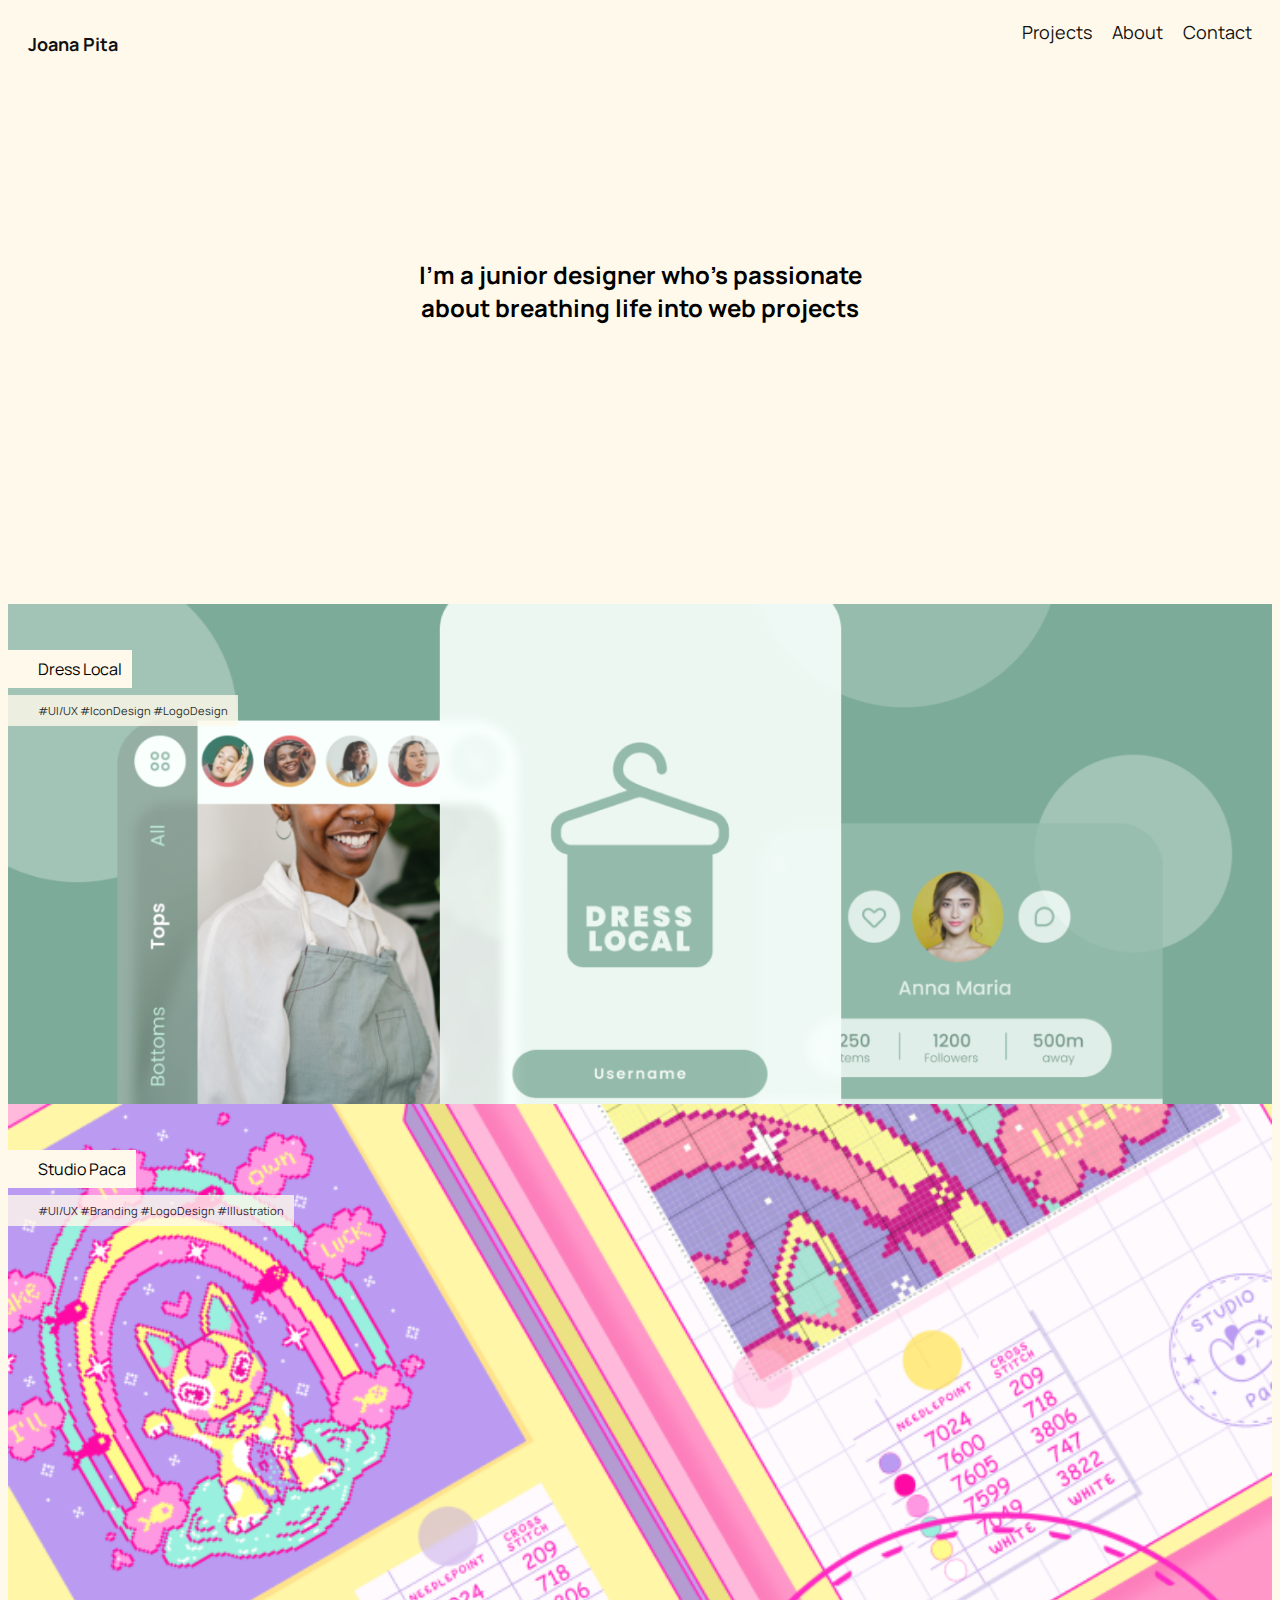
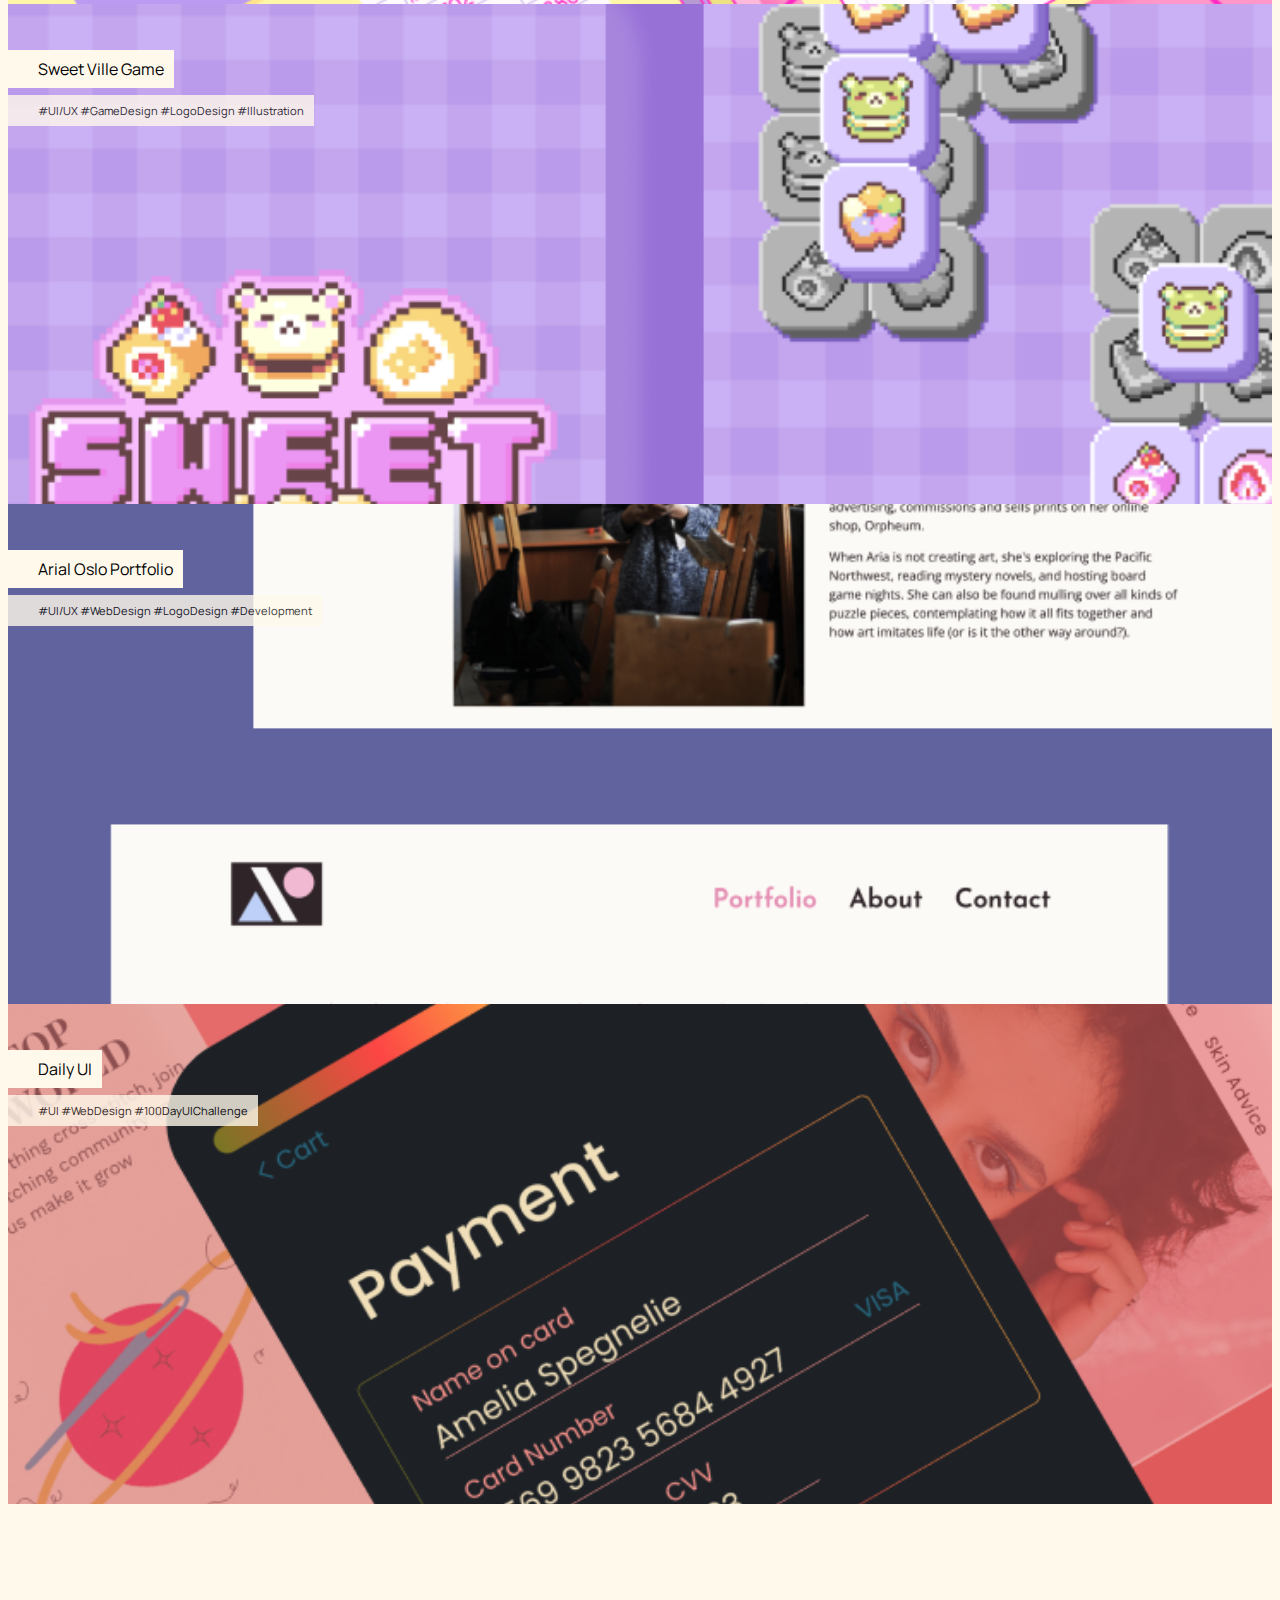
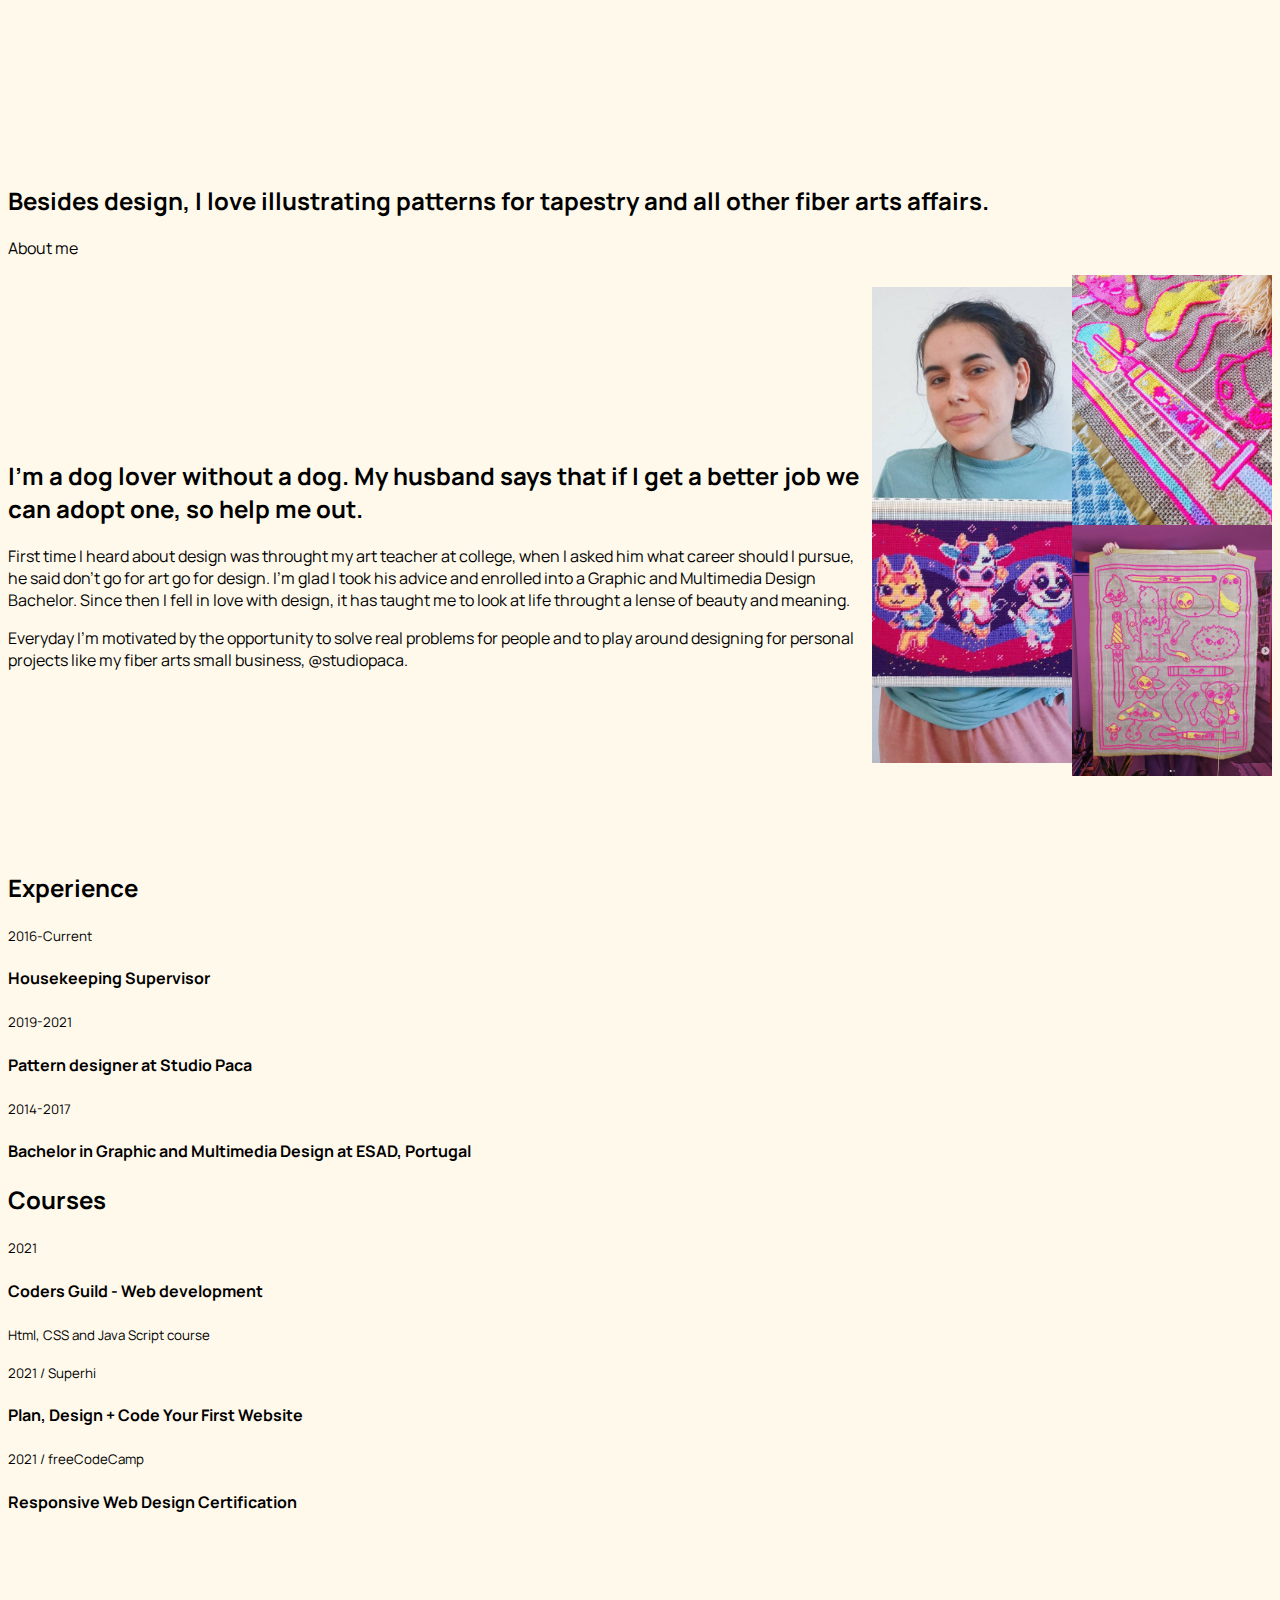
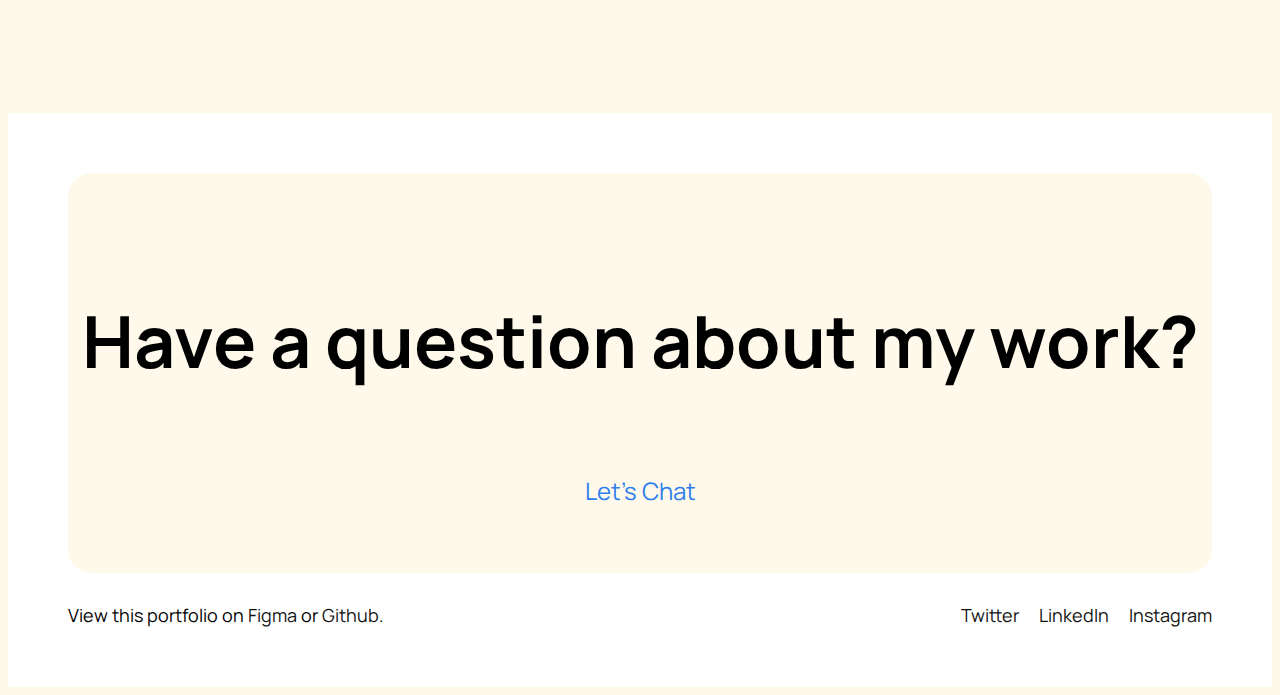
==== index.html @ 3eed15d5 "First pass at the portolio" ====
<!DOCTYPE html>
<html lang="en">
<head>
    <meta charset="UTF-8">
    <meta http-equiv="X-UA-Compatible" content="IE=edge">
    <meta name="viewport" content="width=device-width, initial-scale=1.0">
    <title>Joana Pita Portfolio</title>
    
     
     <link rel="stylesheet" href="css/style.css">

     <link href="https://cdn.jsdelivr.net/npm/bootstrap@5.1.3/dist/css/bootstrap.min.css" rel="stylesheet" integrity="sha384-1BmE4kWBq78iYhFldvKuhfTAU6auU8tT94WrHftjDbrCEXSU1oBoqyl2QvZ6jIW3" crossorigin="anonymous"> 

    <link rel="preconnect" href="https://fonts.googleapis.com">
<link rel="preconnect" href="https://fonts.gstatic.com" crossorigin>
 <link href="https://fonts.googleapis.com/css2?family=Manrope:wght@200;300;400;500;600;700;800&display=swap" rel="stylesheet"> 


</head>
<body >
    <header>
            <nav>
                <a  href="index.html"><h1 class="logo">Joana Pita</h1></a>
                <ul>
                    <li><a href="Projects">Projects</a></li>
                    <li><a href="About">About</a></li>
                    <li><a href="Contact">Contact</a></li>
                    
                </ul>
            </nav>
    </header>
            <main class="px-5">
                <section class="intro">
                    <h2 class="section-title"> I'm a junior designer who's passionate about breathing life into web projects</h2>
                </section>

                
                <section class="projects">
                    <a  href="dresslocal.html"> <div class="project-main">
                        
                        <p class="project-title">Dress Local</p>
                        <p class="hashtags">#UI/UX   #IconDesign   #LogoDesign</p>
                    </div>
                    </a>


                    <div class="project-secondary-row d-md-flex" >
                        <a class="works" href="studiopaca.html"> <div class="project-secondary-left img-project-home">
                            
                            <p class="project-title">Studio Paca</p>
                            <p class="hashtags">#UI/UX   #Branding   #LogoDesign   #Illustration</p>
                        </div></a>

                        <a class="works" href="sweetville.html"> <div class="project-secondary-right img-project-home">
                            <!-- <img src="assets/smaller3.png" alt=""> -->
                            <p class="project-title">Sweet Ville Game</p>
                            <p class="hashtags">#UI/UX   #GameDesign   #LogoDesign   #Illustration</p>
                        </div></a>

                    </div>
                    <div class="project-third-row d-md-flex">
                        <a class="works" href=""> <div  class="project-secondary-left img-project-home">
                            <!-- <img src="assets/smaller4.png" alt=""> -->
                            <p class="project-title">Arial Oslo Portfolio</p>
                            <p class="hashtags">#UI/UX   #WebDesign   #LogoDesign   #Development</p>
                        </div></a>
                
                        <a class="works" href=""> <div  class="project-secondary-right img-project-home">
                            <!-- <img src="assets/smaller5.png" alt=""> -->
                            <p class="project-title">Daily UI</p>
                            <p class="hashtags">#UI   #WebDesign   #100DayUIChallenge</p>
                        </div></a>
                    </div>
                </section>

                <section class="about-me row align-items-start">
                    <div class="container col-lg about-me-text mb-5">
                        <h2 >Besides design, I love illustrating patterns for tapestry and all other fiber arts affairs.</h2>
                        <p >About me</p>
                    </div>
                    
                    <div class="container col-lg"> 
                        <div class="float-right">
                            
                                <img class="about-me-photo" src="assets/about1.png" alt="">
                            
                            <div class=" about-me-grid-img">
                                <img src="assets/about2.png" alt="">
                                <img src="assets/about3.png" alt="">
                            </div>  
                        </div>
                    </div>   
                        
                </section>

                <section class="about-me row align-items-start">
                    <div class="container col-lg mb-5"></div>
                    <div class="container col-lg about-me-text mb-5">
                        <h2 >I’m a dog lover without a dog. My husband says that if I get a better job we can adopt one, so help me out.</h2>
                        <p >First time I heard about design was throught my art teacher at college, when I asked him what career should I pursue, he said don’t go for art go for design. I’m glad I took his advice and enrolled into a Graphic and Multimedia Design Bachelor. Since then I fell in love with design, it has taught me to look at life throught a lense of beauty and meaning.</p>
                        <p>Everyday I’m motivated by the opportunity to solve real problems for people and to play around designing for personal projects like my fiber arts small business, @studiopaca. </p>
                    </div>
                    
                </section>
                <section class="about-me row align-items-start">
                    <div class="container col-lg mb-5">
                        <h2 >Experience</h2>
                        <p><small>2016-Current</small></p>
                        <h4 class="" >Housekeeping Supervisor</h4>
                        <p><small>2019-2021</small></p>
                        <h4>Pattern designer at Studio Paca</h4>
                        <p><small>2014-2017</small></p>
                        <h4>Bachelor in Graphic and Multimedia Design at ESAD, Portugal</h4>
                    </div>
                    <div class="container col-lg mb-5">
                        <h2 >Courses</h2>

                        <p><small>2021</small></p>
                        <h4>Coders Guild - Web development</h4>
                        <p><small>Html, CSS and Java Script course</small></
                        
                        p><p><small>2021 / Superhi</small></p>
                        <h4>Plan, Design + Code Your First Website</h4>

                        <p><small>2021 / freeCodeCamp</small></p>
                        <h4>Responsive Web Design Certification</h4>
                    </div>
                    
                </section>
            </main>
            <footer id="foots" class="site-footer" role="contentinfo">
                <div class="have-a-question-container">
                    <div class="container">
                        <h2>Have a question about my work?</h2>
                        <a class="email-me" href="joana.pmars@gmail.com">Let's Chat</a>
                    </div>
                </div>
                
                        <div class="footer-links">
                            <div class="footer-info-left">
                                View this portfolio on <a href="#">Figma</a> or <a href="#">Github</a>.
                            </div>
                            <div class="footer-info-right">
                                <a href="#">Twitter</a> 
                                <a href="#">LinkedIn</a>
                                <a href="#">Instagram</a>
                            </div>
                        </div>
                
                    </footer><!-- #foots -->
    
    
</body>
</html>
---- css/style.css ----
*,
*::before,
*::after {
  box-sizing: inherit;
}

:root {
  /*font sizing*/
  --header-1: 2.625rem;
  --header-2: 2.25rem;
  --header-3: 2rem;
  --header-4: 1.5rem;
  --header-5: 1.125rem;
  --header-6: 1rem;
  --paragraph: 1.25rem;
  --paragraph-lead: 1.5rem;
  --label: 1rem;

  /*font color*/
  --main-font-color: #111111;
  --secondary-font-color: #ebebeb;
  --dark-green: #345a4f;
  --medium-green: #b8ddd3;
}

html {
  box-sizing: border-box;
}

body {
  font-family: "Manrope", sans-serif !important;
  background-color: #fff9eb !important;
}

img {
  max-width: 200px;
}

ul {
  margin: 0;
  padding: 0;
  display: flex;
}

a {
  text-decoration: none !important;
  color: var(--main-font-color) !important;
}

li {
  list-style: none;
  margin-left: 20px;
  font-size: var(--header-5);
}

nav {
  display: flex;
  justify-content: space-between;
  margin: 20px;
  margin-bottom: 190px;
}

.section-title {
  font-size: var(--paragraph-lead);
  max-width: 500px;
  display: flex;
  margin: 0 auto;
  margin-bottom: 280px;
  text-align: center;
}

.project-title {
  font-size: var(--header-3);
  display: flex;
  margin-left: auto;
  margin-right: auto;
  margin-bottom: 280px;
  text-align: left;
  color: #749587;
}

.project-title-container {
  max-width: 1000px;
  margin-left: auto;
  margin-right: auto;
  /* margin-bottom: 280px; */
  text-align: left;
}

.logo {
  font-size: var(--header-5);
}

.project-main {
  background-image: url("/assets/Featured.png");
  /* bg color just to be safe in case of img not loading */
  background-color: #7dab99;
  height: 500px;
  background-position: center;
  background-repeat: no-repeat;
  background-size: cover;
  position: relative;
}

.projects {
  /* max-width: 80%; */
  margin-left: auto;
  margin-right: auto;
  margin-bottom: 280px;
}

.works {
  width: calc(50vw - 48px);
}
.img-project-home {
  height: 500px;
  background-position: center;
  background-repeat: no-repeat;
  background-size: cover;
  position: relative;
}
.project-secondary-row .project-secondary-left {
  background-image: url("/assets/smaller2.png");
  background-color: #eb76ba;
}

.project-secondary-row .project-secondary-right {
  background-image: url("/assets/smaller3.png");
  background-color: #ba80fc;
}
.project-third-row .project-secondary-left {
  background-image: url("/assets/smaller4.png");
  background-color: #604c99;
}

.project-third-row .project-secondary-right {
  background-image: url("/assets/smaller5.png");
  background-color: #ec7c8b;
}

p.project-title {
  top: 30px;
  color: black;
  position: absolute;
  background-color: #fff9eb;
  padding: 8px 10px 8px 30px;
  font-size: var(--label);
}

p.hashtags {
  /* right: 0px;
  bottom: 30px; */
  font-size: 0.7em !important;
  top: 80px;
  color: rgb(0, 0, 0);
  position: absolute;
  background-color: #fff9eb;
  opacity: 0.8;
  padding: 8px 10px 8px 30px;
  font-size: var(--label);
}

.about-me {
  margin-bottom: 200px;
}

.about-me-text {
  margin: auto 0 !important;
}

.about-me-grid-img {
  display: inline-grid;
}

.float-right {
  display: flex;
  align-items: center;
  justify-content: center;
}
@media only screen and (min-width: 991px) {
  .float-right {
    float: right;
  }
}

.about-me-photo {
  max-height: 30%;
}
/*.projects {
  max-width: 80%;
  margin-left: auto;
  margin-right: auto;
}
*/

.site-footer {
  padding: 60px;
  background-color: white;
}

.have-a-question-container {
  display: flex;
  border-radius: 24px;
  min-height: 400px;
  margin: auto;
  font-size: 48px;
  background-color: #fff9eb;
  align-items: center;
  justify-content: center;
  text-align: center;
}

.footer-links {
  display: flex;
  justify-content: space-between;
  font-size: 18px;
  background: none;
  margin-top: 30px;
}
.footer-info-right a {
  padding-left: 1rem;
}

.email-me {
  font-size: var(--header-4);
  color: rgb(44, 127, 236) !important;
}

.about-me-photo {
  max-height: 20% !important;
}

.red-title {
  color: #e46c73;
}
.light-title {
  color: #faead2;
  font-weight: 600;
}

.featured {
  min-width: 100%;
  margin-left: auto;
  margin-right: auto;
}

.img-featured {
  min-width: 100%;
}
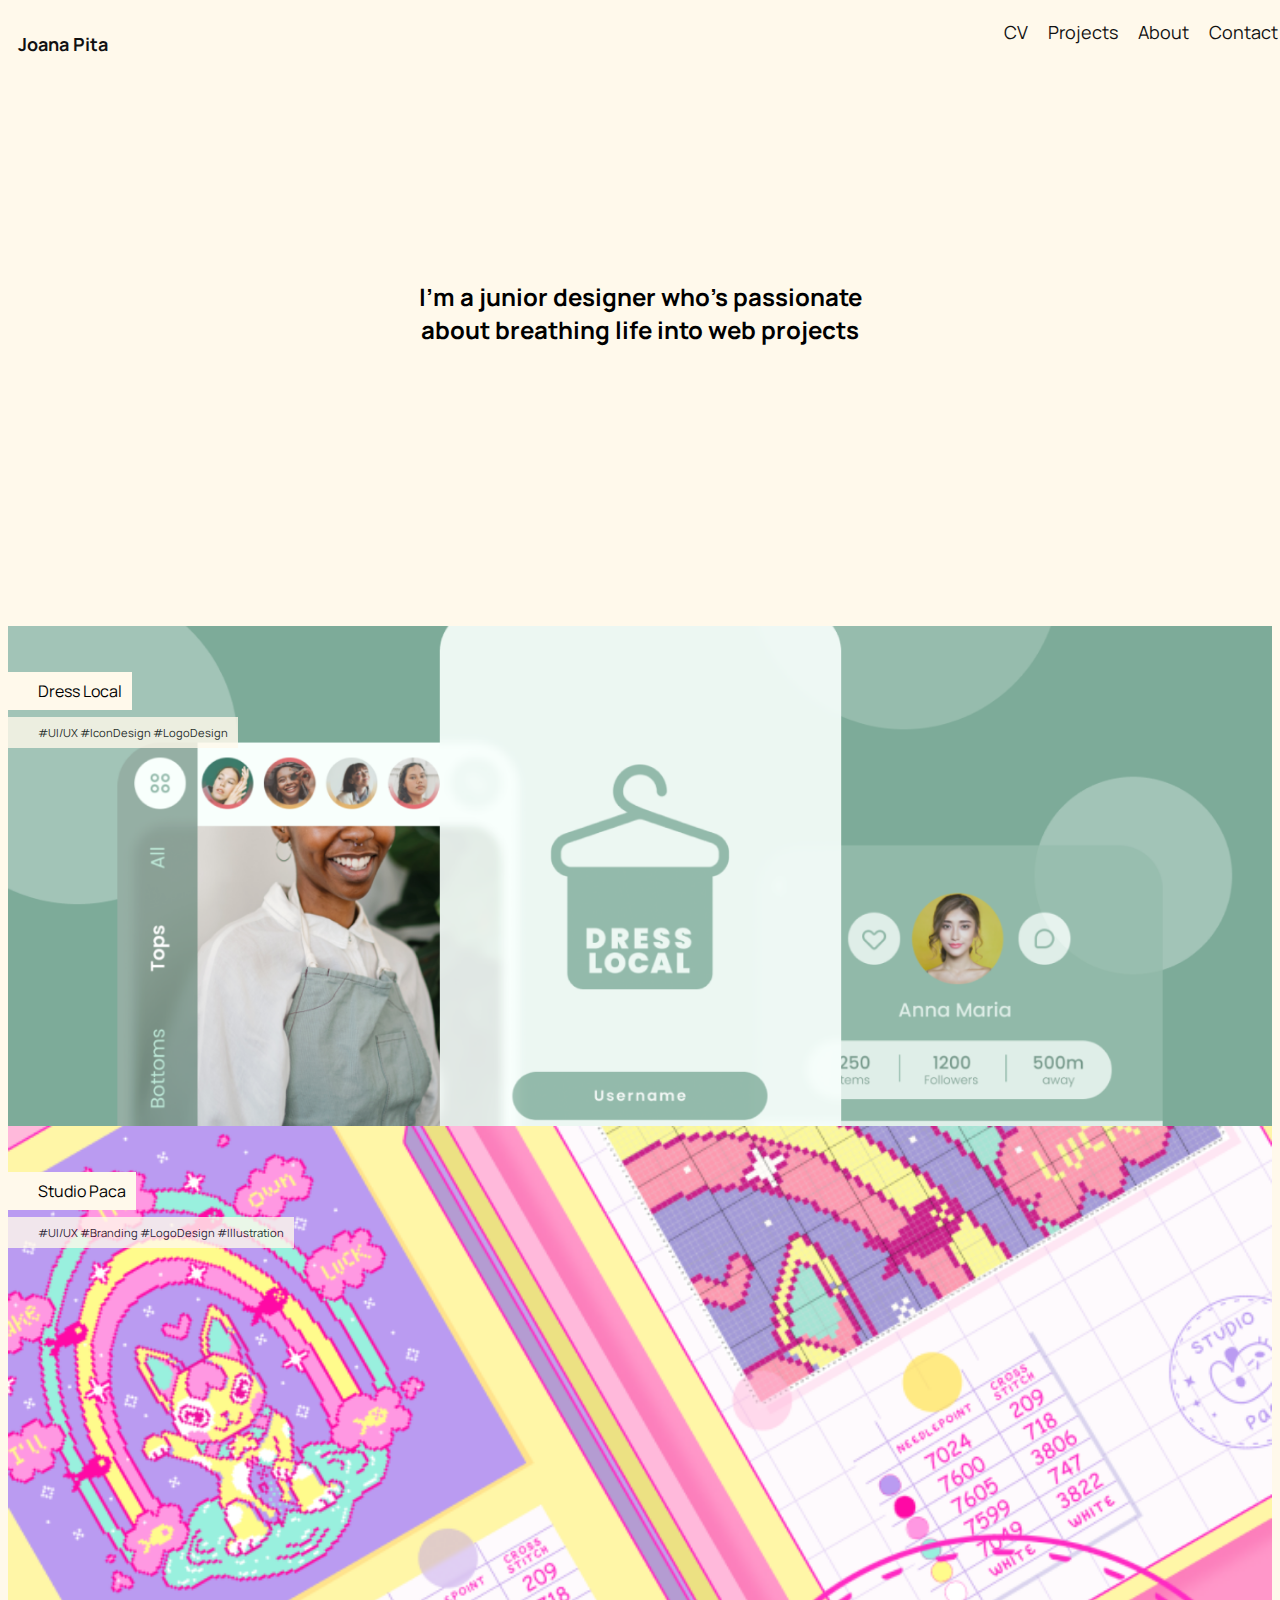
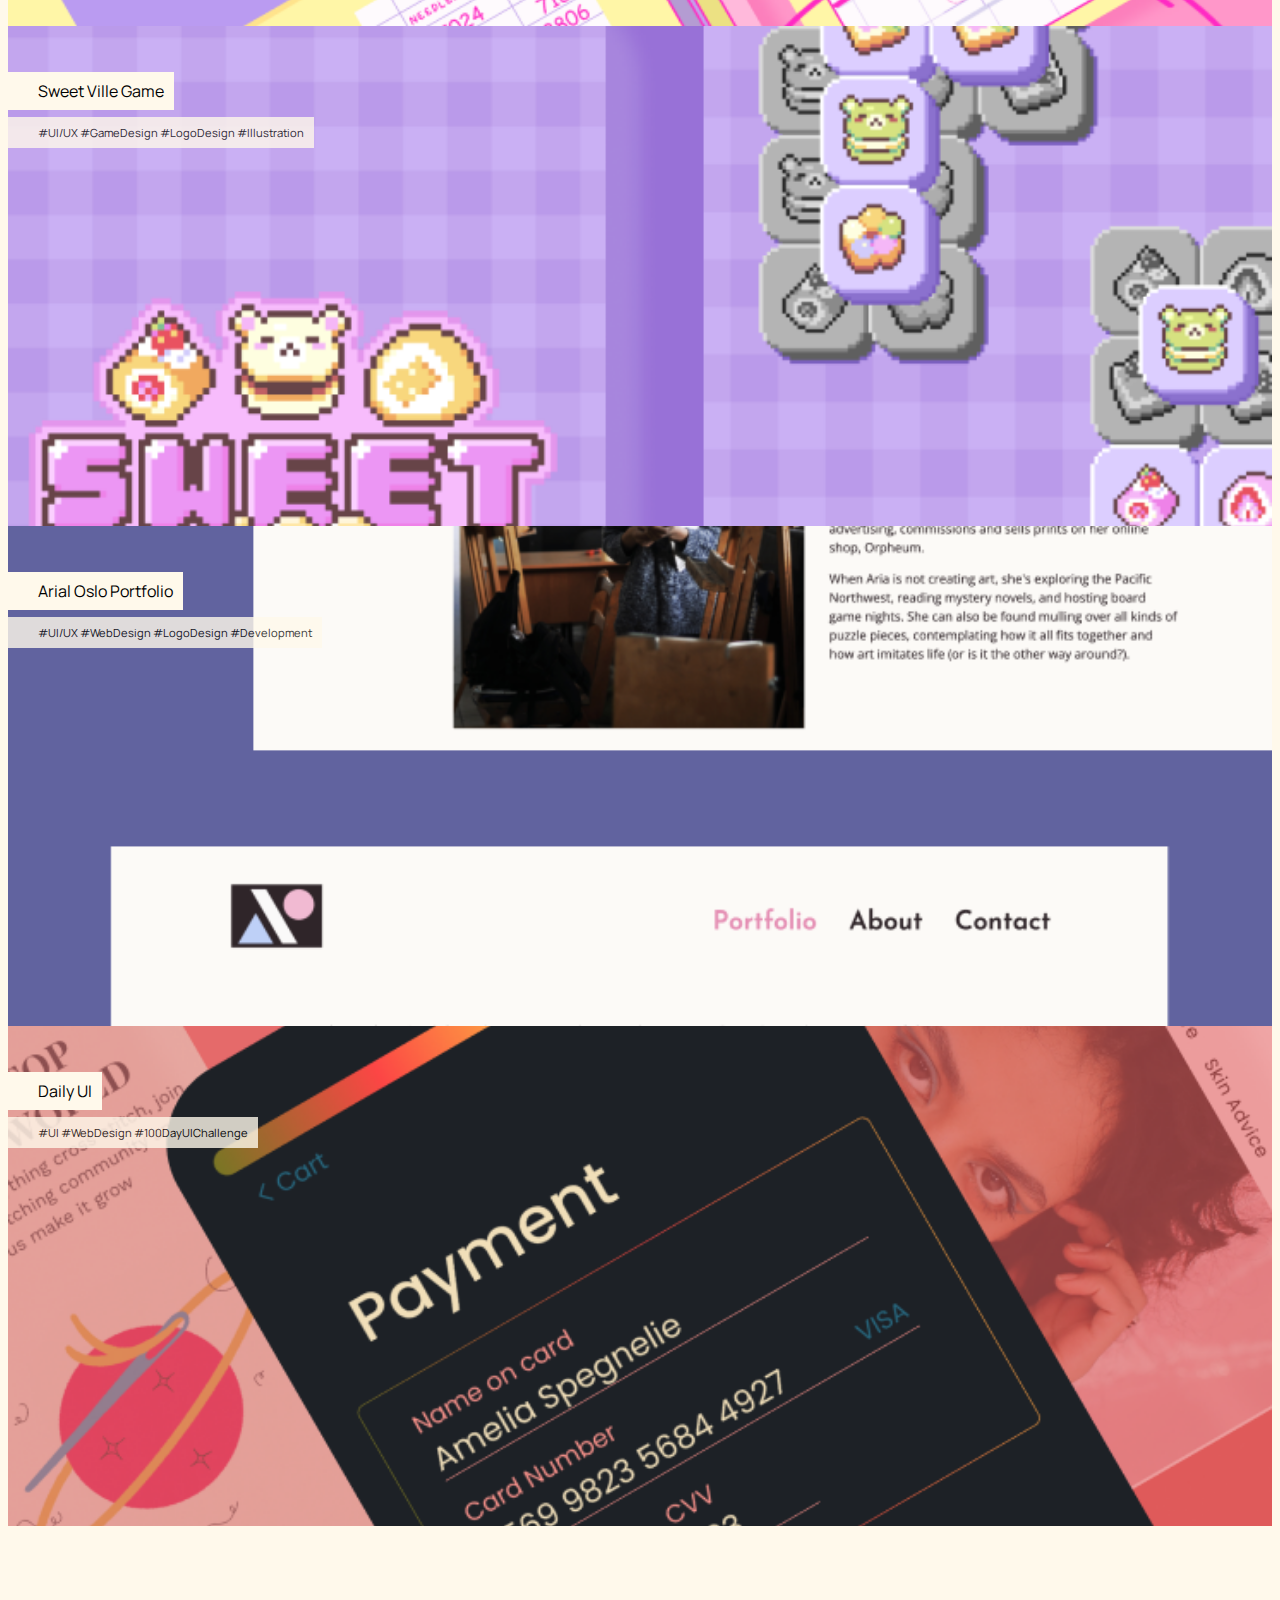
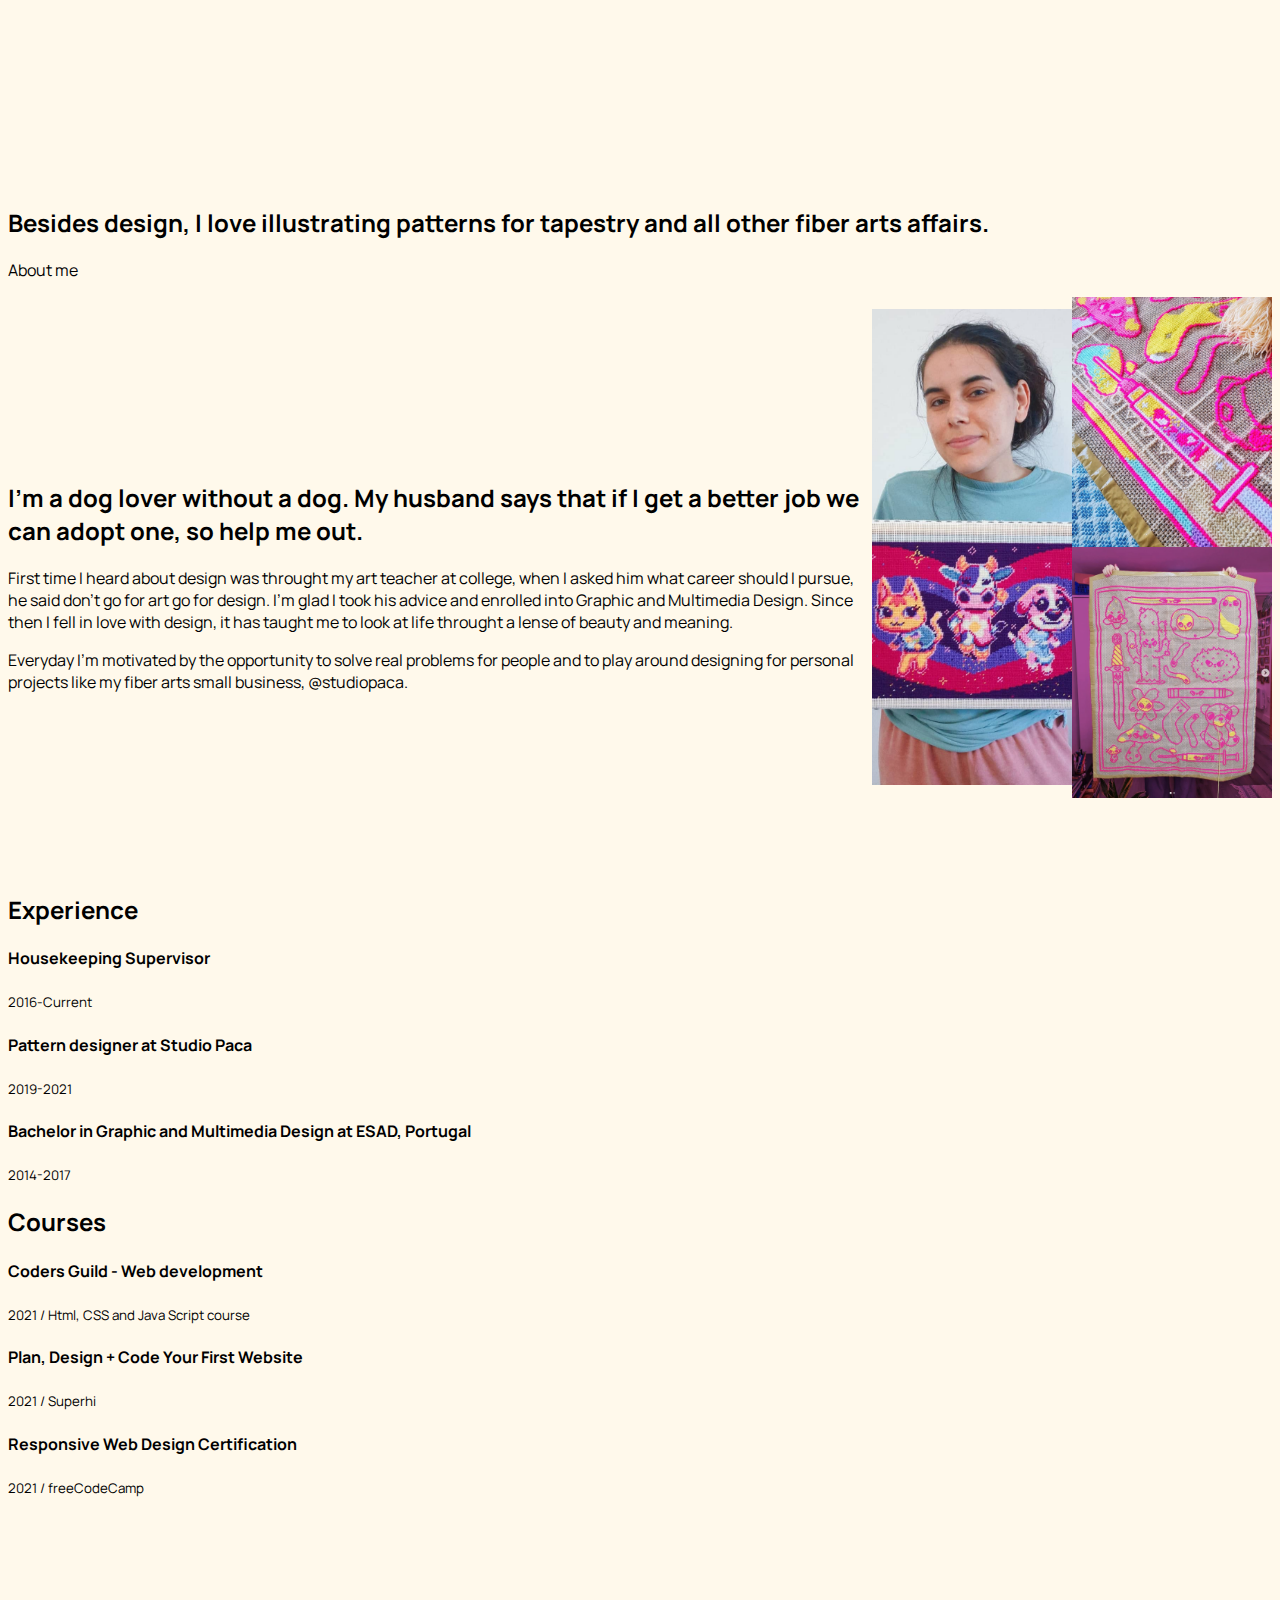
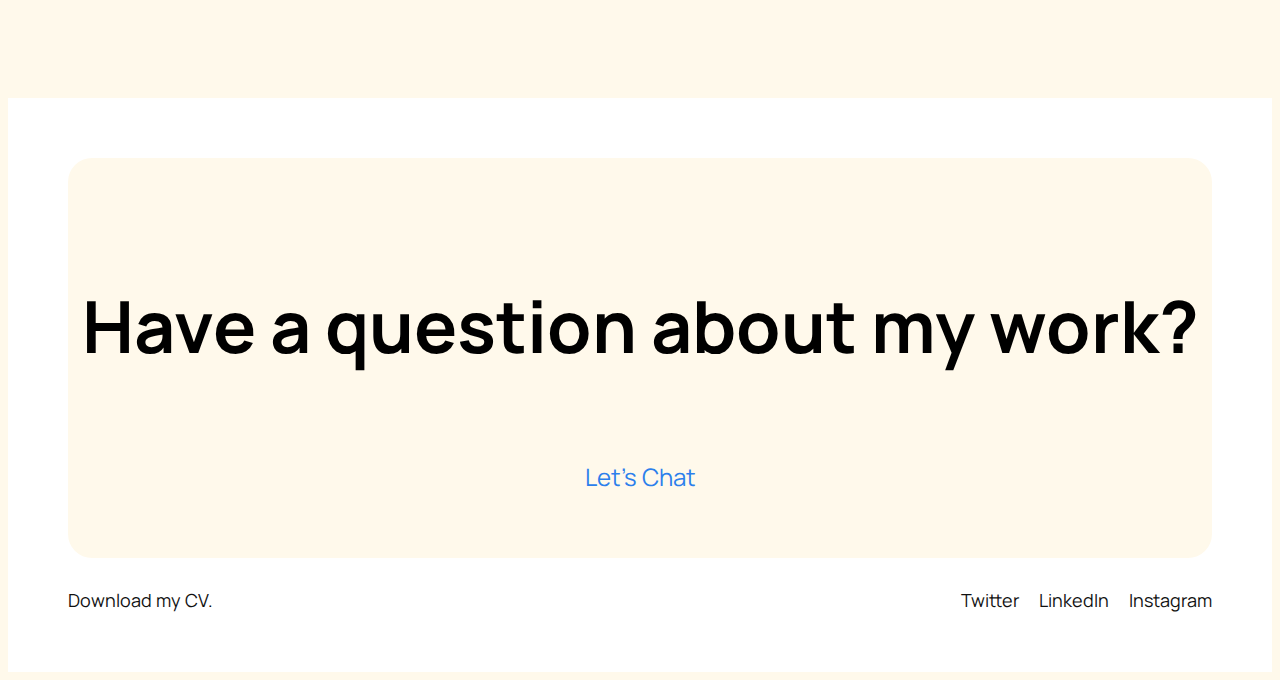
==== commit 345fdeb8: "uploaded projects" ====
--- a/index.html
+++ b/index.html
@@ -22,9 +22,10 @@
             <nav>
                 <a  href="index.html"><h1 class="logo">Joana Pita</h1></a>
                 <ul>
-                    <li><a href="Projects">Projects</a></li>
-                    <li><a href="About">About</a></li>
-                    <li><a href="Contact">Contact</a></li>
+                    <li><a href="/assets/Joana Pita - Junior Designer.pdf" download>CV</a></li>
+                    <li><a href="#projects-jump">Projects</a></li>
+                    <li><a href="#about-jump">About</a></li>
+                    <li><a href="#contact-jump">Contact</a></li>
                     
                 </ul>
             </nav>
@@ -35,8 +36,8 @@
                 </section>
 
                 
-                <section class="projects">
-                    <a  href="dresslocal.html"> <div class="project-main">
+                <section class="projects" id="projects-jump">
+                    <a  href="dresslocal.html"> <div class="project-main m-2">
                         
                         <p class="project-title">Dress Local</p>
                         <p class="hashtags">#UI/UX   #IconDesign   #LogoDesign</p>
@@ -44,28 +45,28 @@
                     </a>
 
 
-                    <div class="project-secondary-row d-md-flex" >
-                        <a class="works" href="studiopaca.html"> <div class="project-secondary-left img-project-home">
+                    <div class="project-secondary-row d-md-flex " >
+                        <a class="works" href="studiopaca.html"> <div class="project-secondary-left img-project-home m-2">
                             
                             <p class="project-title">Studio Paca</p>
                             <p class="hashtags">#UI/UX   #Branding   #LogoDesign   #Illustration</p>
                         </div></a>
 
-                        <a class="works" href="sweetville.html"> <div class="project-secondary-right img-project-home">
+                        <a class="works" href="sweetville.html"> <div class="project-secondary-right img-project-home m-2">
                             <!-- <img src="assets/smaller3.png" alt=""> -->
                             <p class="project-title">Sweet Ville Game</p>
                             <p class="hashtags">#UI/UX   #GameDesign   #LogoDesign   #Illustration</p>
                         </div></a>
 
                     </div>
-                    <div class="project-third-row d-md-flex">
-                        <a class="works" href=""> <div  class="project-secondary-left img-project-home">
+                    <div class="project-third-row d-md-flex ">
+                        <a class="works" href="ariaoslo.html"> <div  class="project-secondary-left img-project-home m-2">
                             <!-- <img src="assets/smaller4.png" alt=""> -->
                             <p class="project-title">Arial Oslo Portfolio</p>
                             <p class="hashtags">#UI/UX   #WebDesign   #LogoDesign   #Development</p>
                         </div></a>
                 
-                        <a class="works" href=""> <div  class="project-secondary-right img-project-home">
+                        <a class="works" href=""> <div  class="project-secondary-right img-project-home m-2">
                             <!-- <img src="assets/smaller5.png" alt=""> -->
                             <p class="project-title">Daily UI</p>
                             <p class="hashtags">#UI   #WebDesign   #100DayUIChallenge</p>
@@ -73,7 +74,7 @@
                     </div>
                 </section>
 
-                <section class="about-me row align-items-start">
+                <section class="about-me row align-items-start " id="about-jump">
                     <div class="container col-lg about-me-text mb-5">
                         <h2 >Besides design, I love illustrating patterns for tapestry and all other fiber arts affairs.</h2>
                         <p >About me</p>
@@ -97,38 +98,43 @@
                     <div class="container col-lg mb-5"></div>
                     <div class="container col-lg about-me-text mb-5">
                         <h2 >I’m a dog lover without a dog. My husband says that if I get a better job we can adopt one, so help me out.</h2>
-                        <p >First time I heard about design was throught my art teacher at college, when I asked him what career should I pursue, he said don’t go for art go for design. I’m glad I took his advice and enrolled into a Graphic and Multimedia Design Bachelor. Since then I fell in love with design, it has taught me to look at life throught a lense of beauty and meaning.</p>
+                        <p >First time I heard about design was throught my art teacher at college, when I asked him what career should I pursue, he said don’t go for art go for design. I’m glad I took his advice and enrolled into Graphic and Multimedia Design. Since then I fell in love with design, it has taught me to look at life throught a lense of beauty and meaning.</p>
                         <p>Everyday I’m motivated by the opportunity to solve real problems for people and to play around designing for personal projects like my fiber arts small business, @studiopaca. </p>
                     </div>
                     
                 </section>
-                <section class="about-me row align-items-start">
+                <section id="contact-jump" class="about-me row align-items-start">
                     <div class="container col-lg mb-5">
-                        <h2 >Experience</h2>
+                        <h2 class="title-experience">Experience</h2>
+                        
+                        <h4>Housekeeping Supervisor</h4>
                         <p><small>2016-Current</small></p>
-                        <h4 class="" >Housekeeping Supervisor</h4>
+                        
+                        <h4>Pattern designer at Studio Paca</h4>
                         <p><small>2019-2021</small></p>
-                        <h4>Pattern designer at Studio Paca</h4>
+                        
+                        <h4>Bachelor in Graphic and Multimedia Design at ESAD, Portugal</h4>
                         <p><small>2014-2017</small></p>
-                        <h4>Bachelor in Graphic and Multimedia Design at ESAD, Portugal</h4>
                     </div>
                     <div class="container col-lg mb-5">
-                        <h2 >Courses</h2>
+                        <h2 class="title-experience">Courses</h2>
 
-                        <p><small>2021</small></p>
+                        
                         <h4>Coders Guild - Web development</h4>
-                        <p><small>Html, CSS and Java Script course</small></
+                        <p><small>2021 / Html, CSS and Java Script course</small></p>
                         
-                        p><p><small>2021 / Superhi</small></p>
+                        
                         <h4>Plan, Design + Code Your First Website</h4>
+                        <p><small>2021 / Superhi</small></p>
 
+                        
+                        <h4>Responsive Web Design Certification</h4>
                         <p><small>2021 / freeCodeCamp</small></p>
-                        <h4>Responsive Web Design Certification</h4>
                     </div>
                     
                 </section>
             </main>
-            <footer id="foots" class="site-footer" role="contentinfo">
+            <footer id="foots " class="site-footer" role="contentinfo">
                 <div class="have-a-question-container">
                     <div class="container">
                         <h2>Have a question about my work?</h2>
@@ -138,12 +144,12 @@
                 
                         <div class="footer-links">
                             <div class="footer-info-left">
-                                View this portfolio on <a href="#">Figma</a> or <a href="#">Github</a>.
+                                <a href="/assets/Joana Pita - Junior Designer.pdf" download>Download my CV</a>.
                             </div>
                             <div class="footer-info-right">
-                                <a href="#">Twitter</a> 
-                                <a href="#">LinkedIn</a>
-                                <a href="#">Instagram</a>
+                                <a target="_blank" href="https://twitter.com/JoanaThePita">Twitter</a> 
+                                <a target="_blank" href="https://www.linkedin.com/in/joana-pita-07578a205/">LinkedIn</a>
+                                <a target="_blank" href="https://www.instagram.com/studiopaca/">Instagram</a>
                             </div>
                         </div>
                 
--- a/css/style.css
+++ b/css/style.css
@@ -32,6 +32,10 @@
   background-color: #fff9eb !important;
 }
 
+main {
+  max-width: 1980px;
+}
+
 img {
   max-width: 200px;
 }
@@ -56,15 +60,27 @@
 nav {
   display: flex;
   justify-content: space-between;
-  margin: 20px;
-  margin-bottom: 190px;
-}
+  /* margin: 20px;
+  margin-bottom: 190px; */
+  padding: 20px 10px 0px 10px;
+  position: fixed;
+  top: 0;
+  width: 100%;
+  z-index: 2;
+  background-color: #fff9eb;
+}
+
+/* .navbar {
+  position: fixed;
+  top: 0;
+  width: 100%;
+} */
 
 .section-title {
   font-size: var(--paragraph-lead);
   max-width: 500px;
   display: flex;
-  margin: 0 auto;
+  margin: 280px auto;
   margin-bottom: 280px;
   text-align: center;
 }
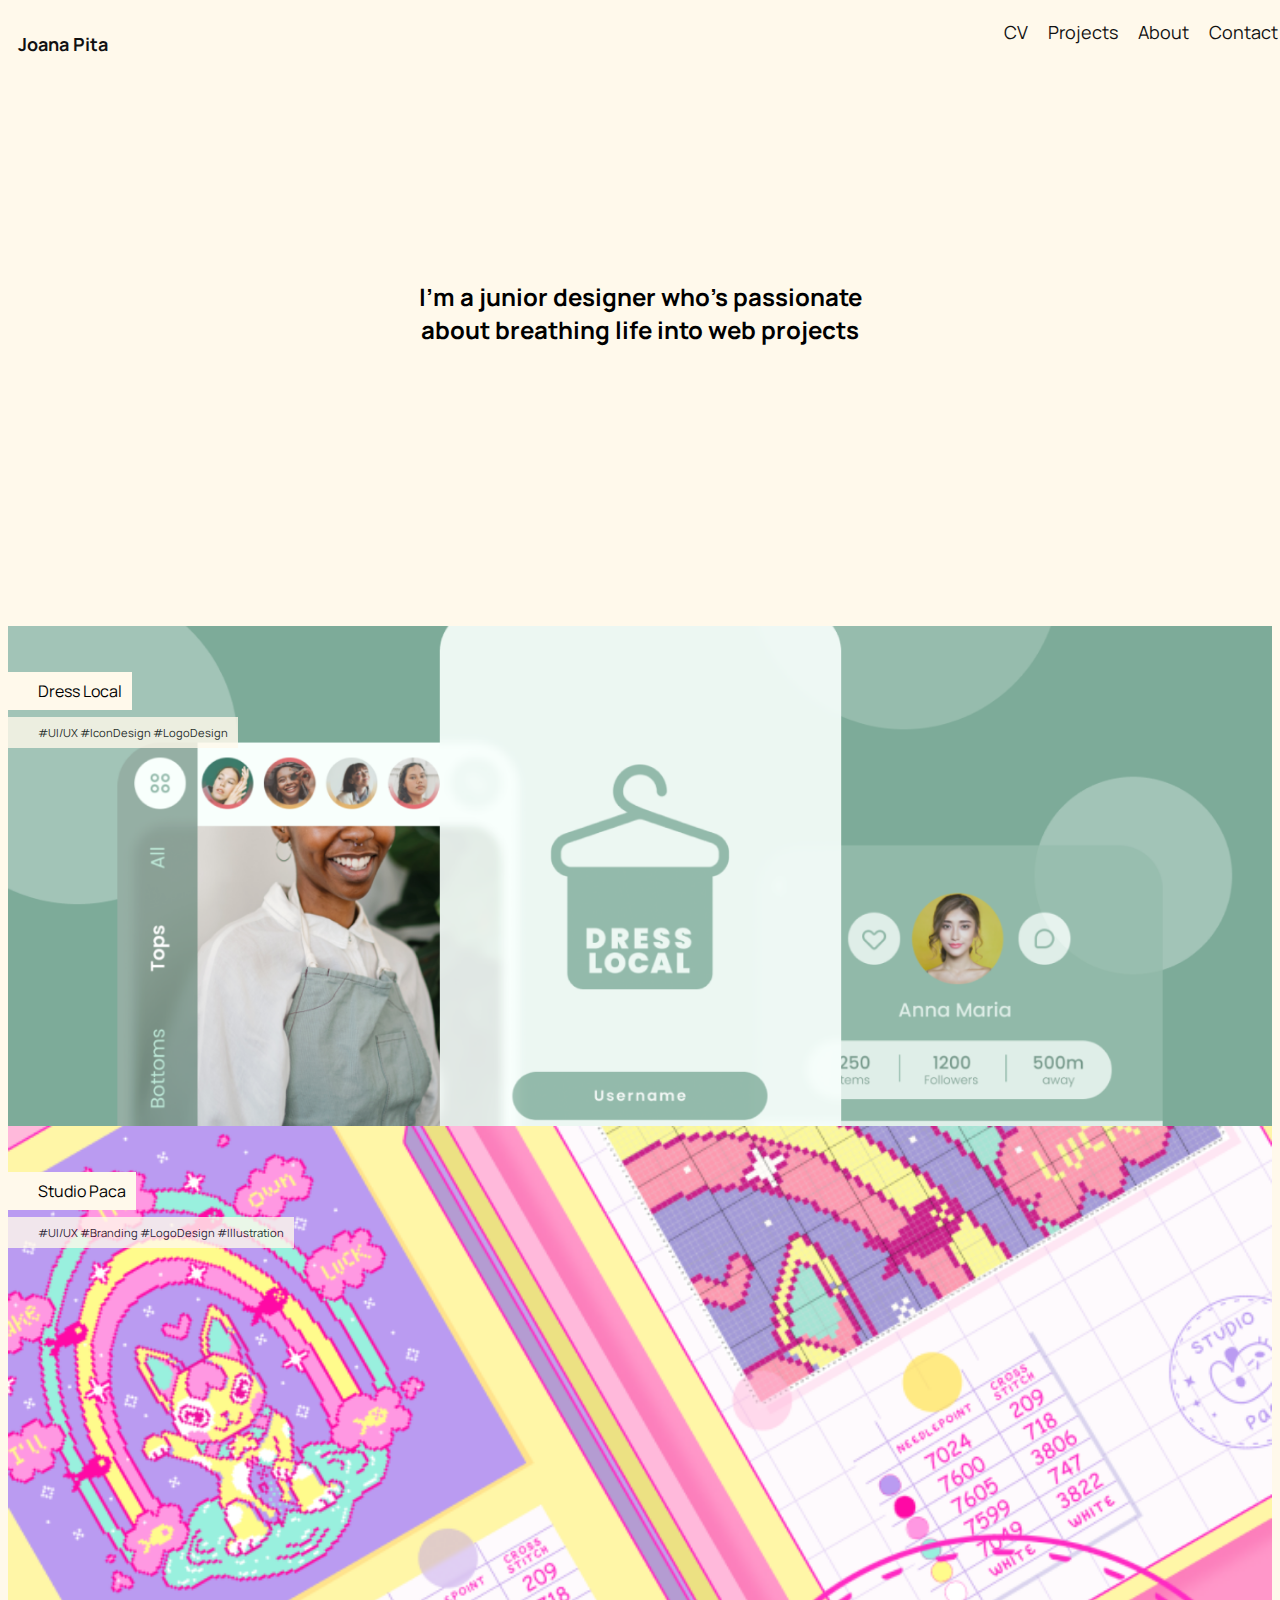
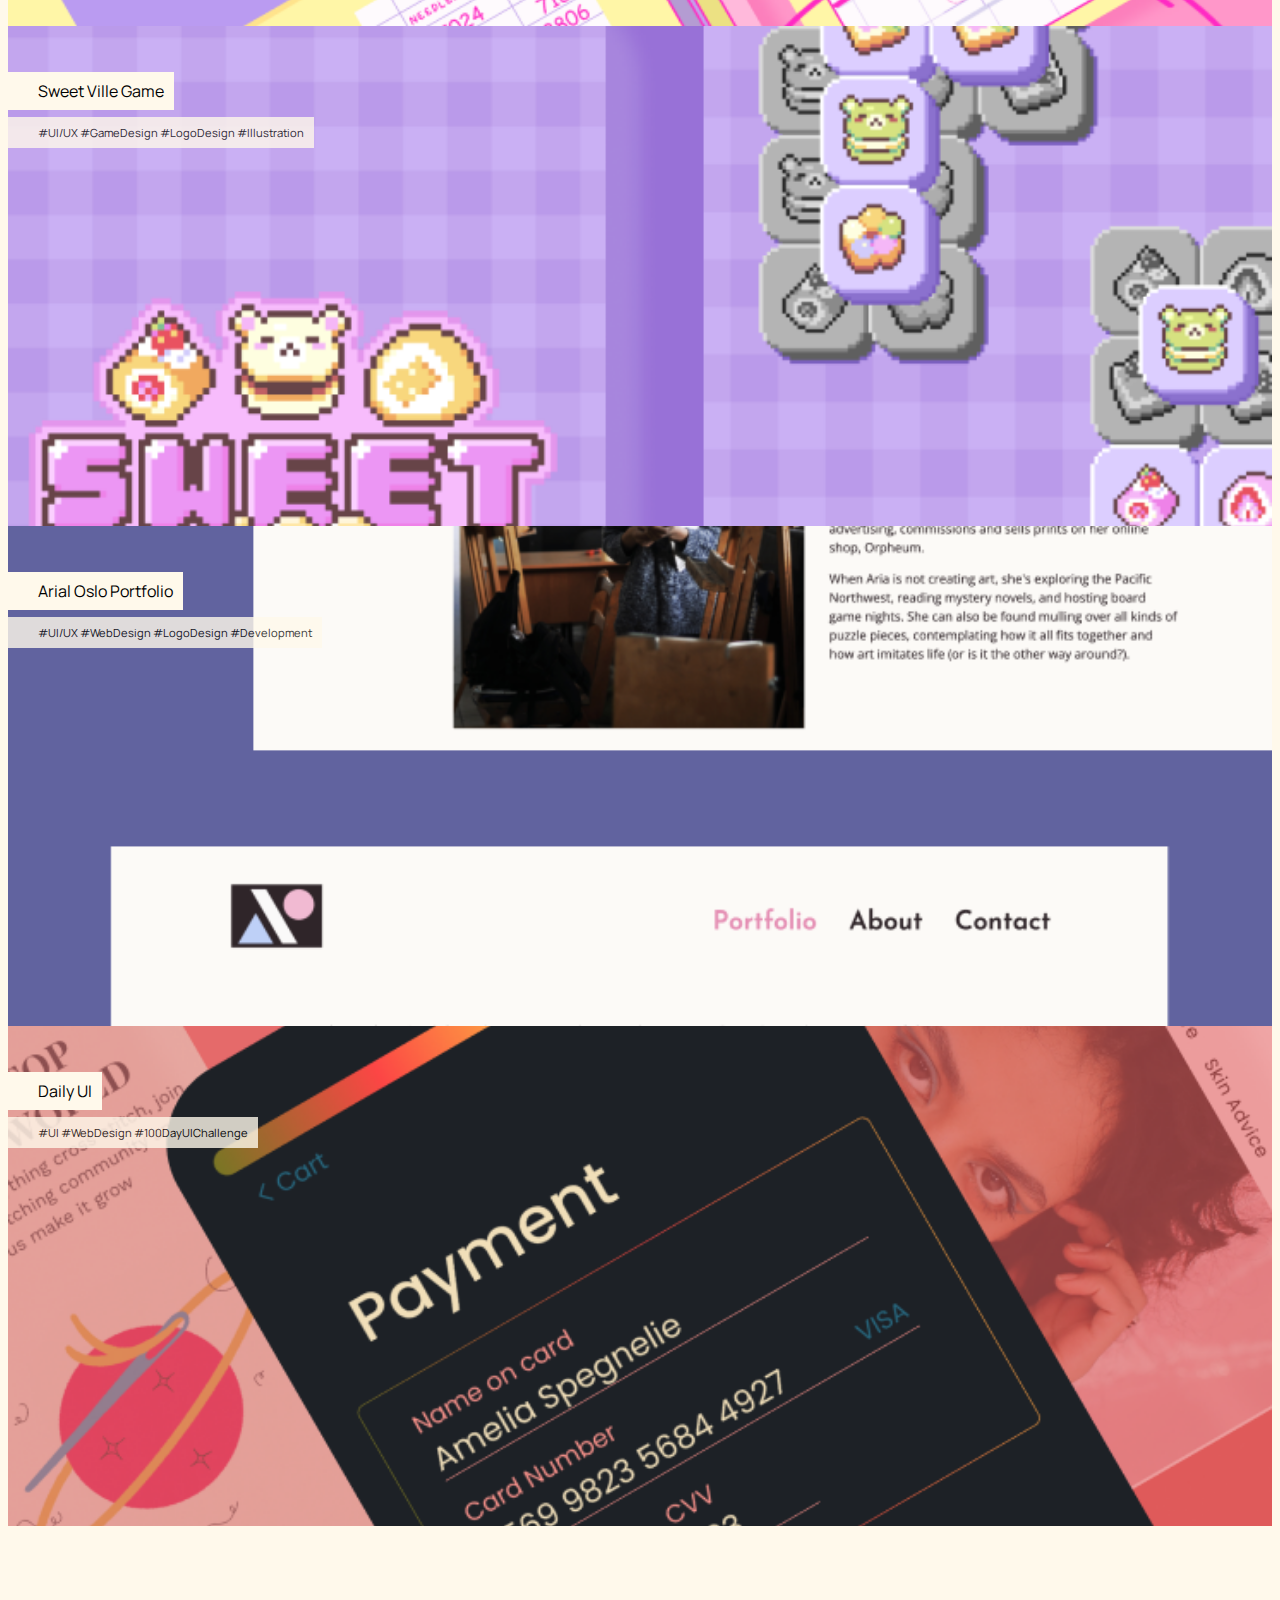
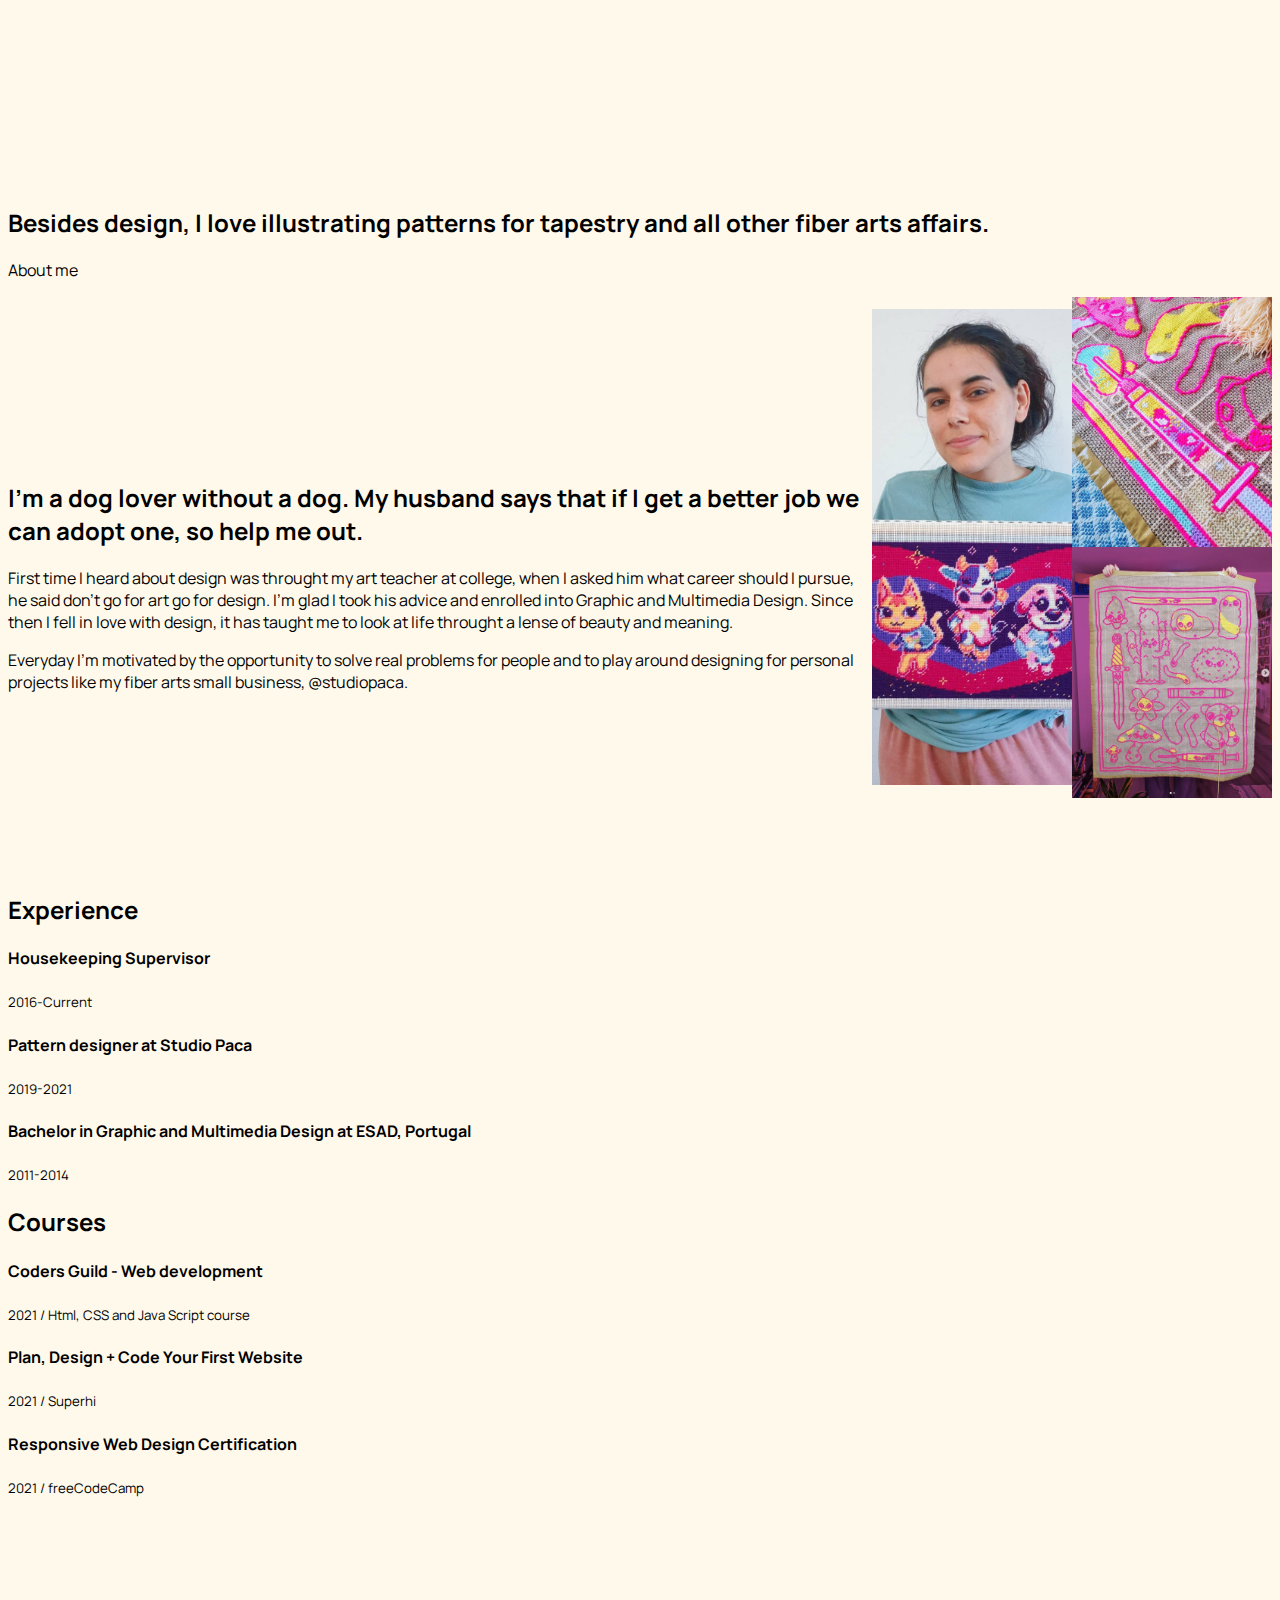
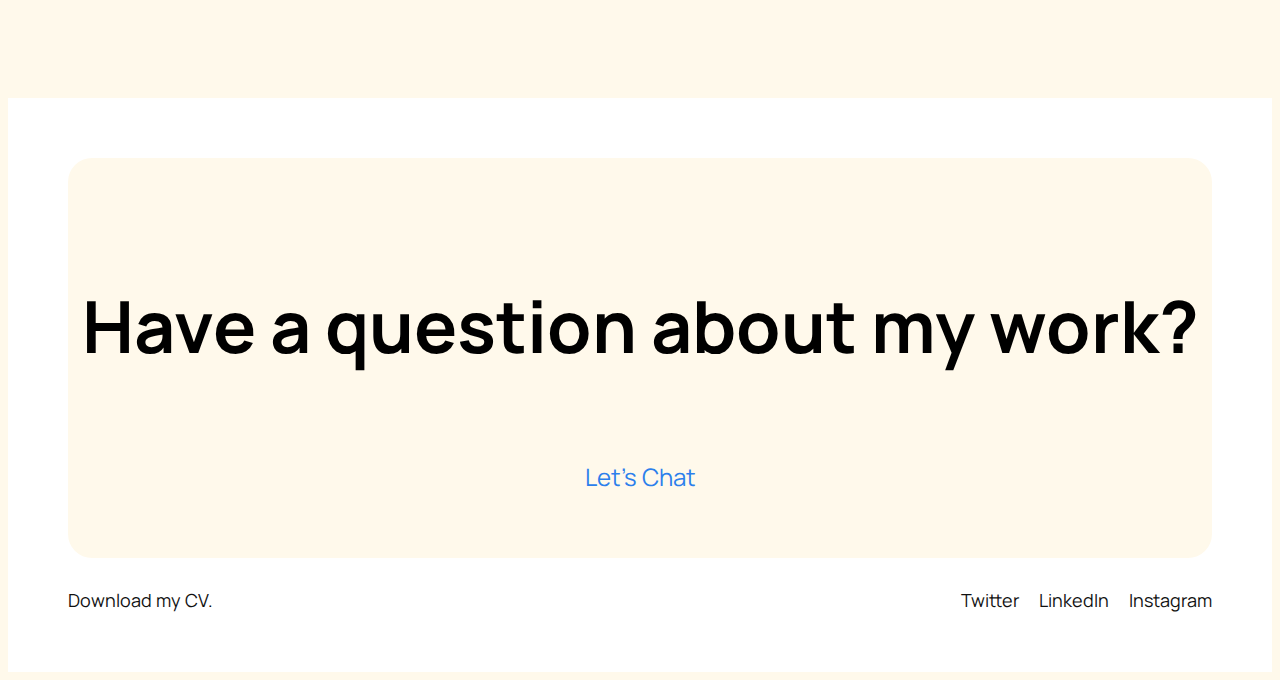
==== commit 6bdd2bff: "photos not loading" ====
--- a/index.html
+++ b/index.html
@@ -22,7 +22,7 @@
             <nav>
                 <a  href="index.html"><h1 class="logo">Joana Pita</h1></a>
                 <ul>
-                    <li><a href="/assets/Joana Pita - Junior Designer.pdf" download>CV</a></li>
+                    <li><a href="./assets/Joana Pita - Junior Designer.pdf" download>CV</a></li>
                     <li><a href="#projects-jump">Projects</a></li>
                     <li><a href="#about-jump">About</a></li>
                     <li><a href="#contact-jump">Contact</a></li>
@@ -114,7 +114,7 @@
                         <p><small>2019-2021</small></p>
                         
                         <h4>Bachelor in Graphic and Multimedia Design at ESAD, Portugal</h4>
-                        <p><small>2014-2017</small></p>
+                        <p><small>2011-2014</small></p>
                     </div>
                     <div class="container col-lg mb-5">
                         <h2 class="title-experience">Courses</h2>
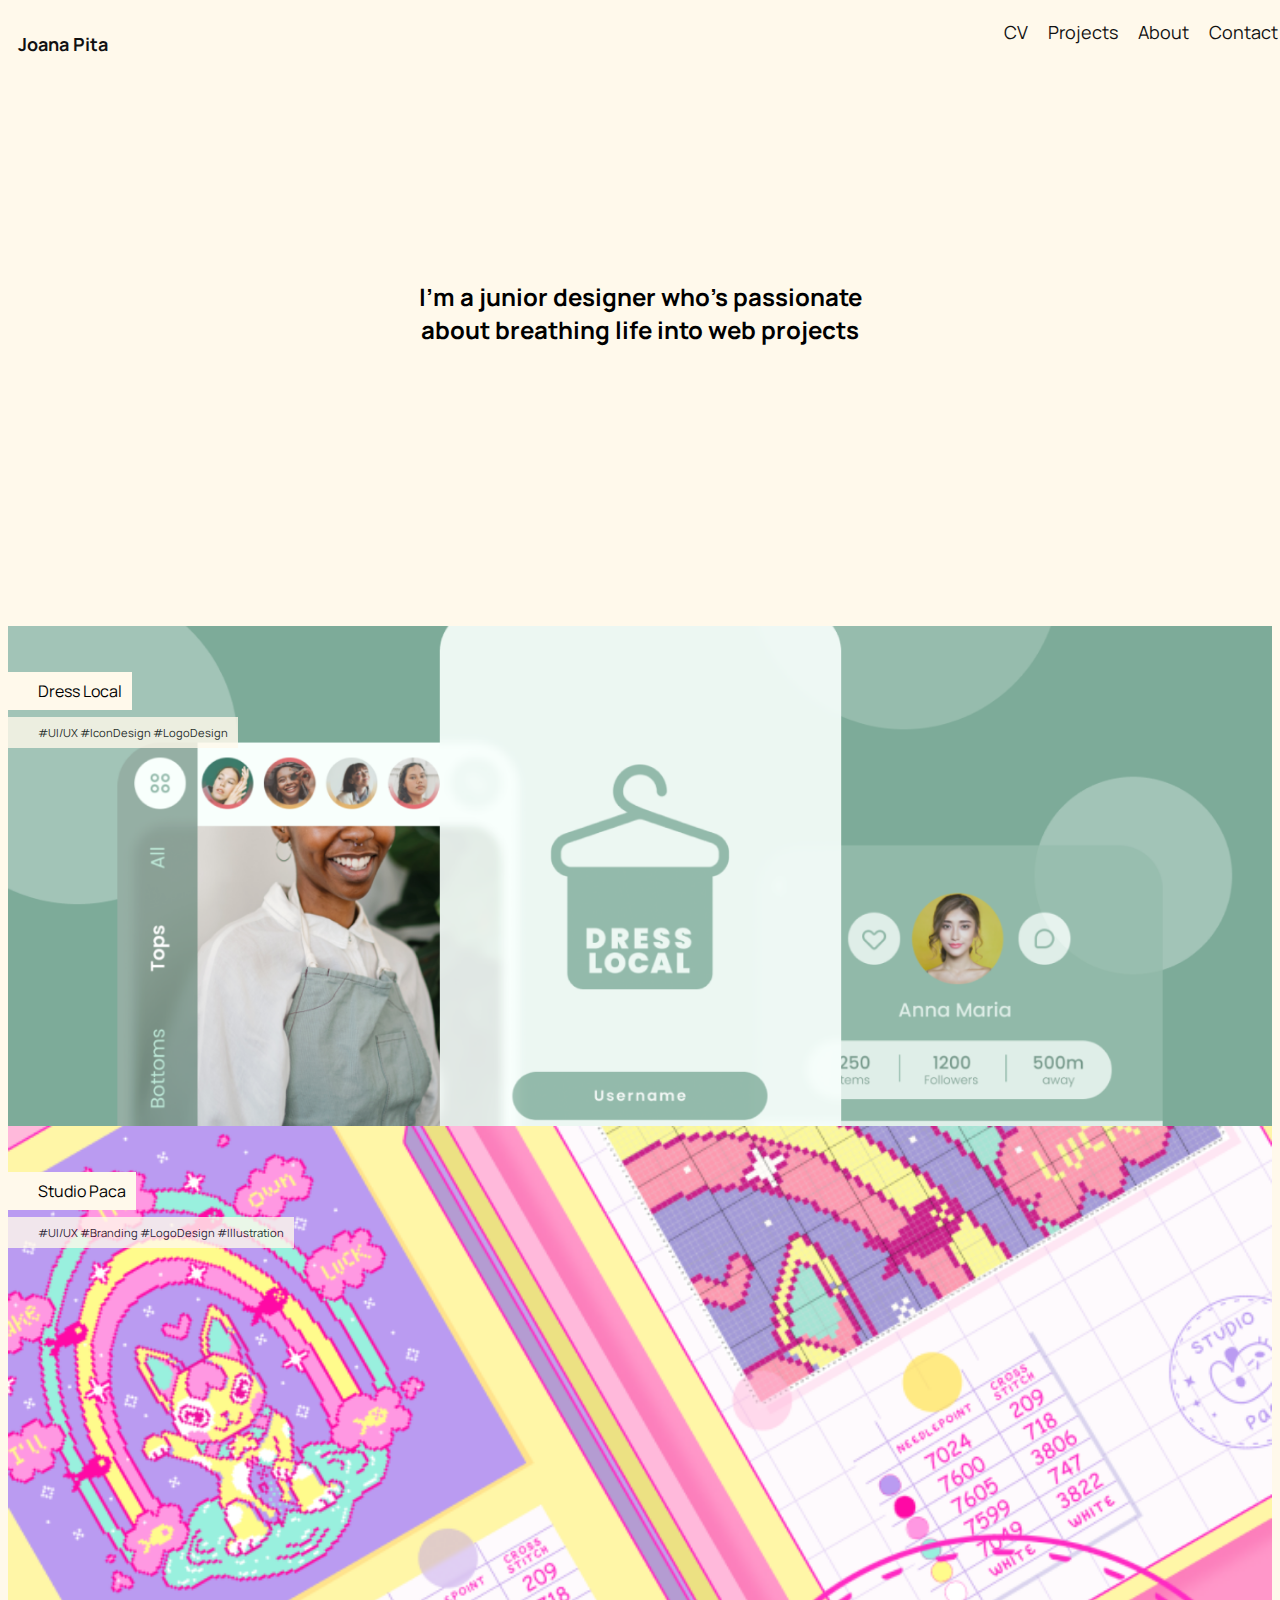
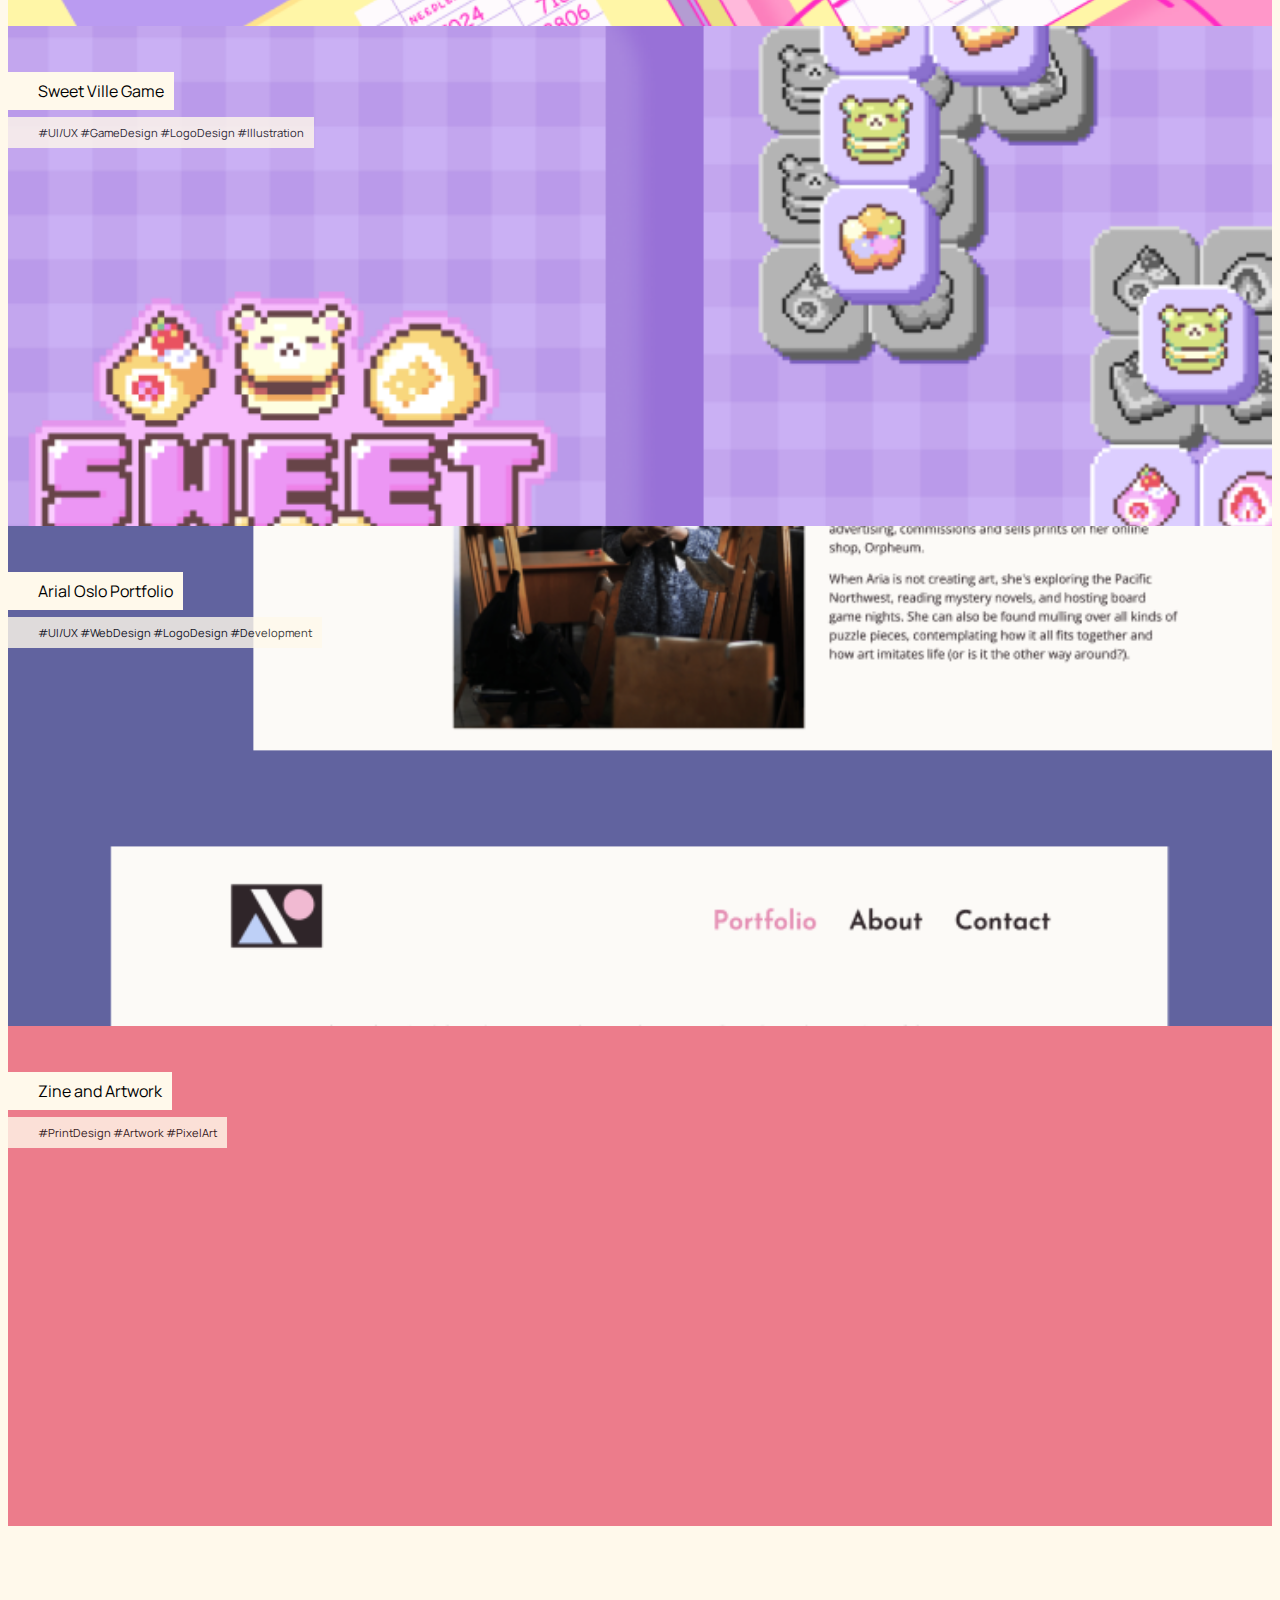
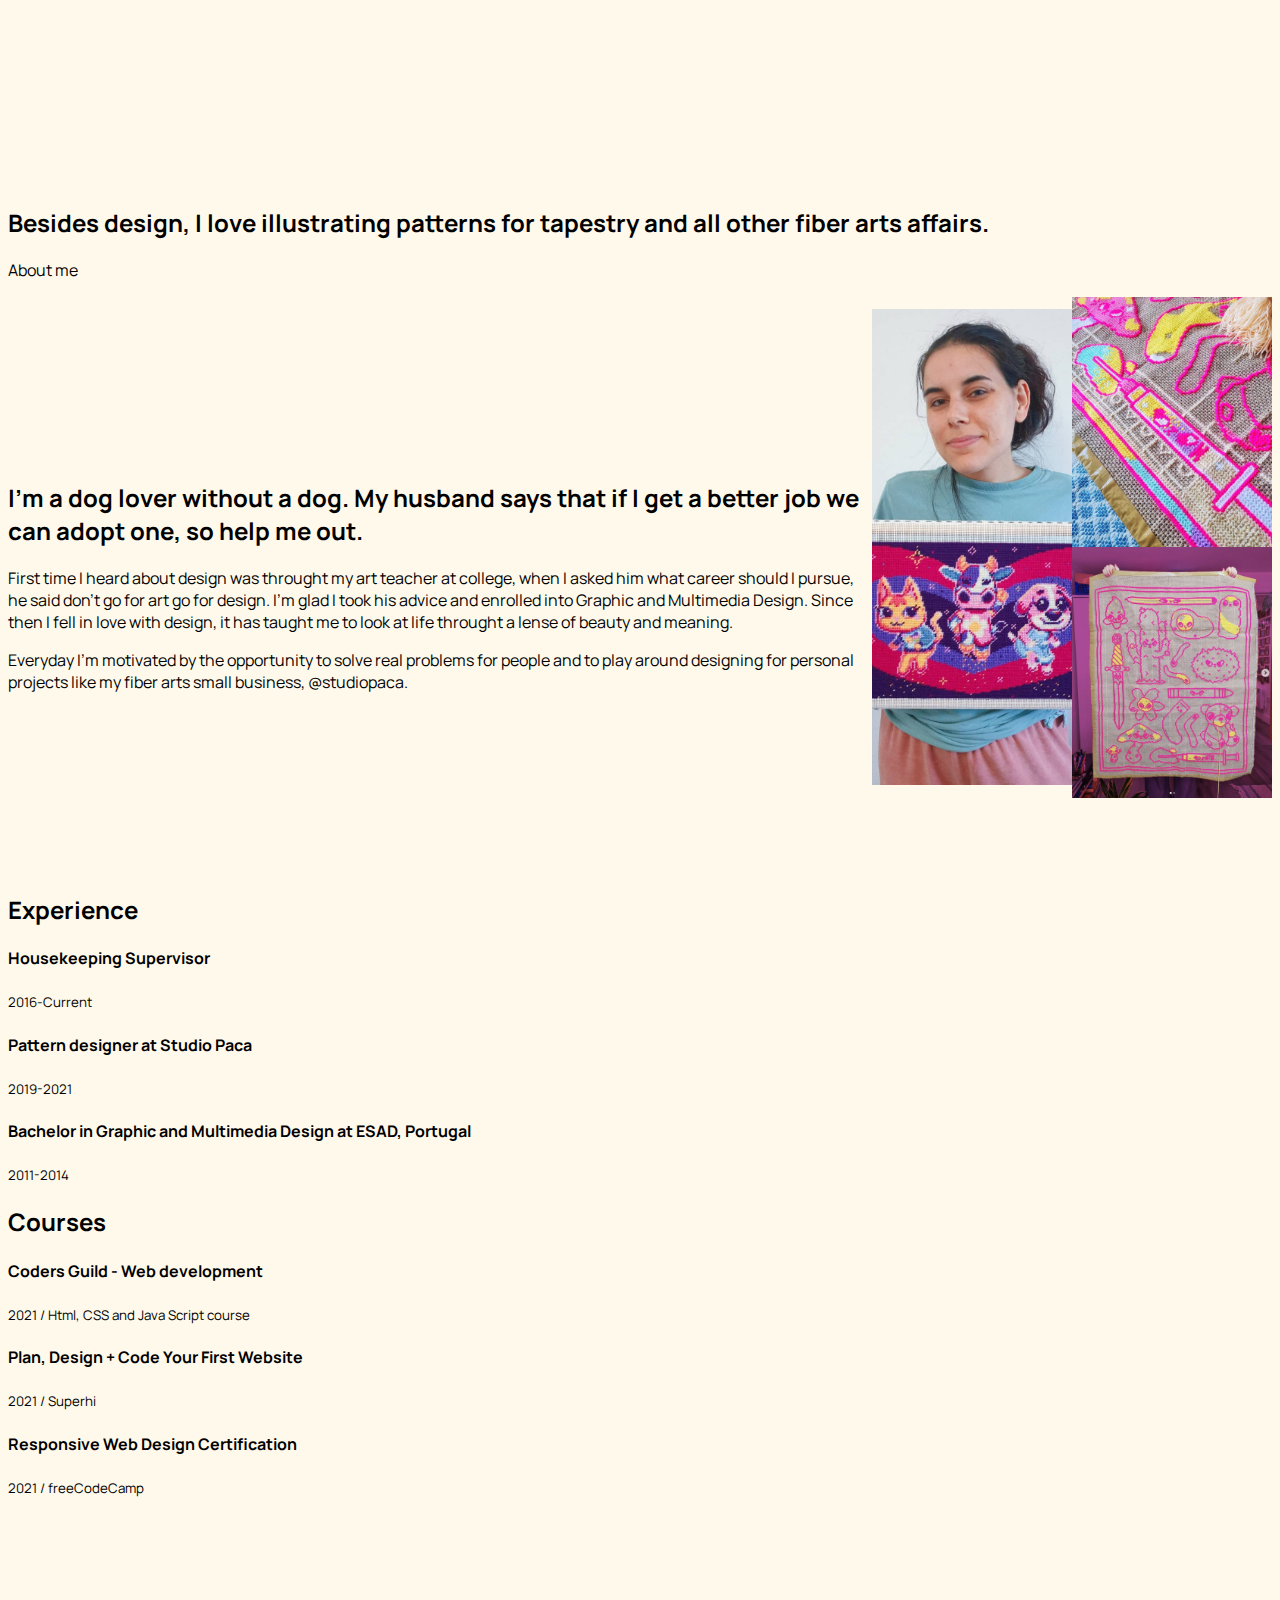
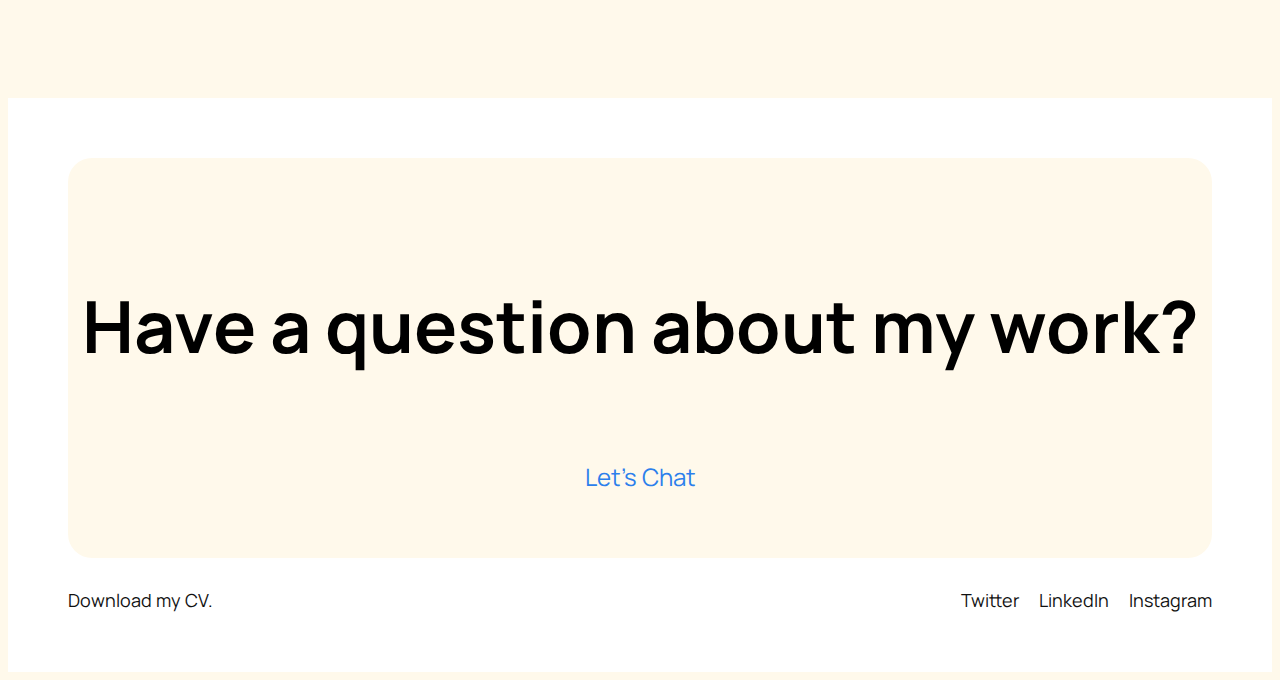
==== commit d05a4cec: "added one more project" ====
--- a/index.html
+++ b/index.html
@@ -22,7 +22,7 @@
             <nav>
                 <a  href="index.html"><h1 class="logo">Joana Pita</h1></a>
                 <ul>
-                    <li><a href="./assets/Joana Pita - Junior Designer.pdf" download>CV</a></li>
+                    <li><a href="assets/Joana Pita - Junior Designer.pdf" download>CV</a></li>
                     <li><a href="#projects-jump">Projects</a></li>
                     <li><a href="#about-jump">About</a></li>
                     <li><a href="#contact-jump">Contact</a></li>
@@ -66,10 +66,10 @@
                             <p class="hashtags">#UI/UX   #WebDesign   #LogoDesign   #Development</p>
                         </div></a>
                 
-                        <a class="works" href=""> <div  class="project-secondary-right img-project-home m-2">
+                        <a class="works" href="artwork.html"> <div  class="project-secondary-right img-project-home m-2">
                             <!-- <img src="assets/smaller5.png" alt=""> -->
-                            <p class="project-title">Daily UI</p>
-                            <p class="hashtags">#UI   #WebDesign   #100DayUIChallenge</p>
+                            <p class="project-title">Zine and Artwork</p>
+                            <p class="hashtags">#PrintDesign   #Artwork   #PixelArt</p>
                         </div></a>
                     </div>
                 </section>
@@ -138,7 +138,7 @@
                 <div class="have-a-question-container">
                     <div class="container">
                         <h2>Have a question about my work?</h2>
-                        <a class="email-me" href="joana.pmars@gmail.com">Let's Chat</a>
+                        <a class="email-me" href="mailto: joana.pmars@gmail.com" target="_blank">Let's Chat</a>
                     </div>
                 </div>
                 
--- a/css/style.css
+++ b/css/style.css
@@ -70,6 +70,13 @@
   background-color: #fff9eb;
 }
 
+@media only screen and (max-width: 420px) {
+  nav a,
+  h1.logo {
+    font-size: 12px;
+  }
+}
+
 /* .navbar {
   position: fixed;
   top: 0;
@@ -108,7 +115,7 @@
 }
 
 .project-main {
-  background-image: url("/assets/Featured.png");
+  background-image: url("../assets/Featured.png");
   /* bg color just to be safe in case of img not loading */
   background-color: #7dab99;
   height: 500px;
@@ -136,21 +143,21 @@
   position: relative;
 }
 .project-secondary-row .project-secondary-left {
-  background-image: url("/assets/smaller2.png");
+  background-image: url("../assets/smaller2.png");
   background-color: #eb76ba;
 }
 
 .project-secondary-row .project-secondary-right {
-  background-image: url("/assets/smaller3.png");
+  background-image: url("../assets/smaller3.png");
   background-color: #ba80fc;
 }
 .project-third-row .project-secondary-left {
-  background-image: url("/assets/smaller4.png");
+  background-image: url("../assets/smaller4.png");
   background-color: #604c99;
 }
 
 .project-third-row .project-secondary-right {
-  background-image: url("/assets/smaller5.png");
+  background-image: url("../assets/zine01.png");
   background-color: #ec7c8b;
 }
 
